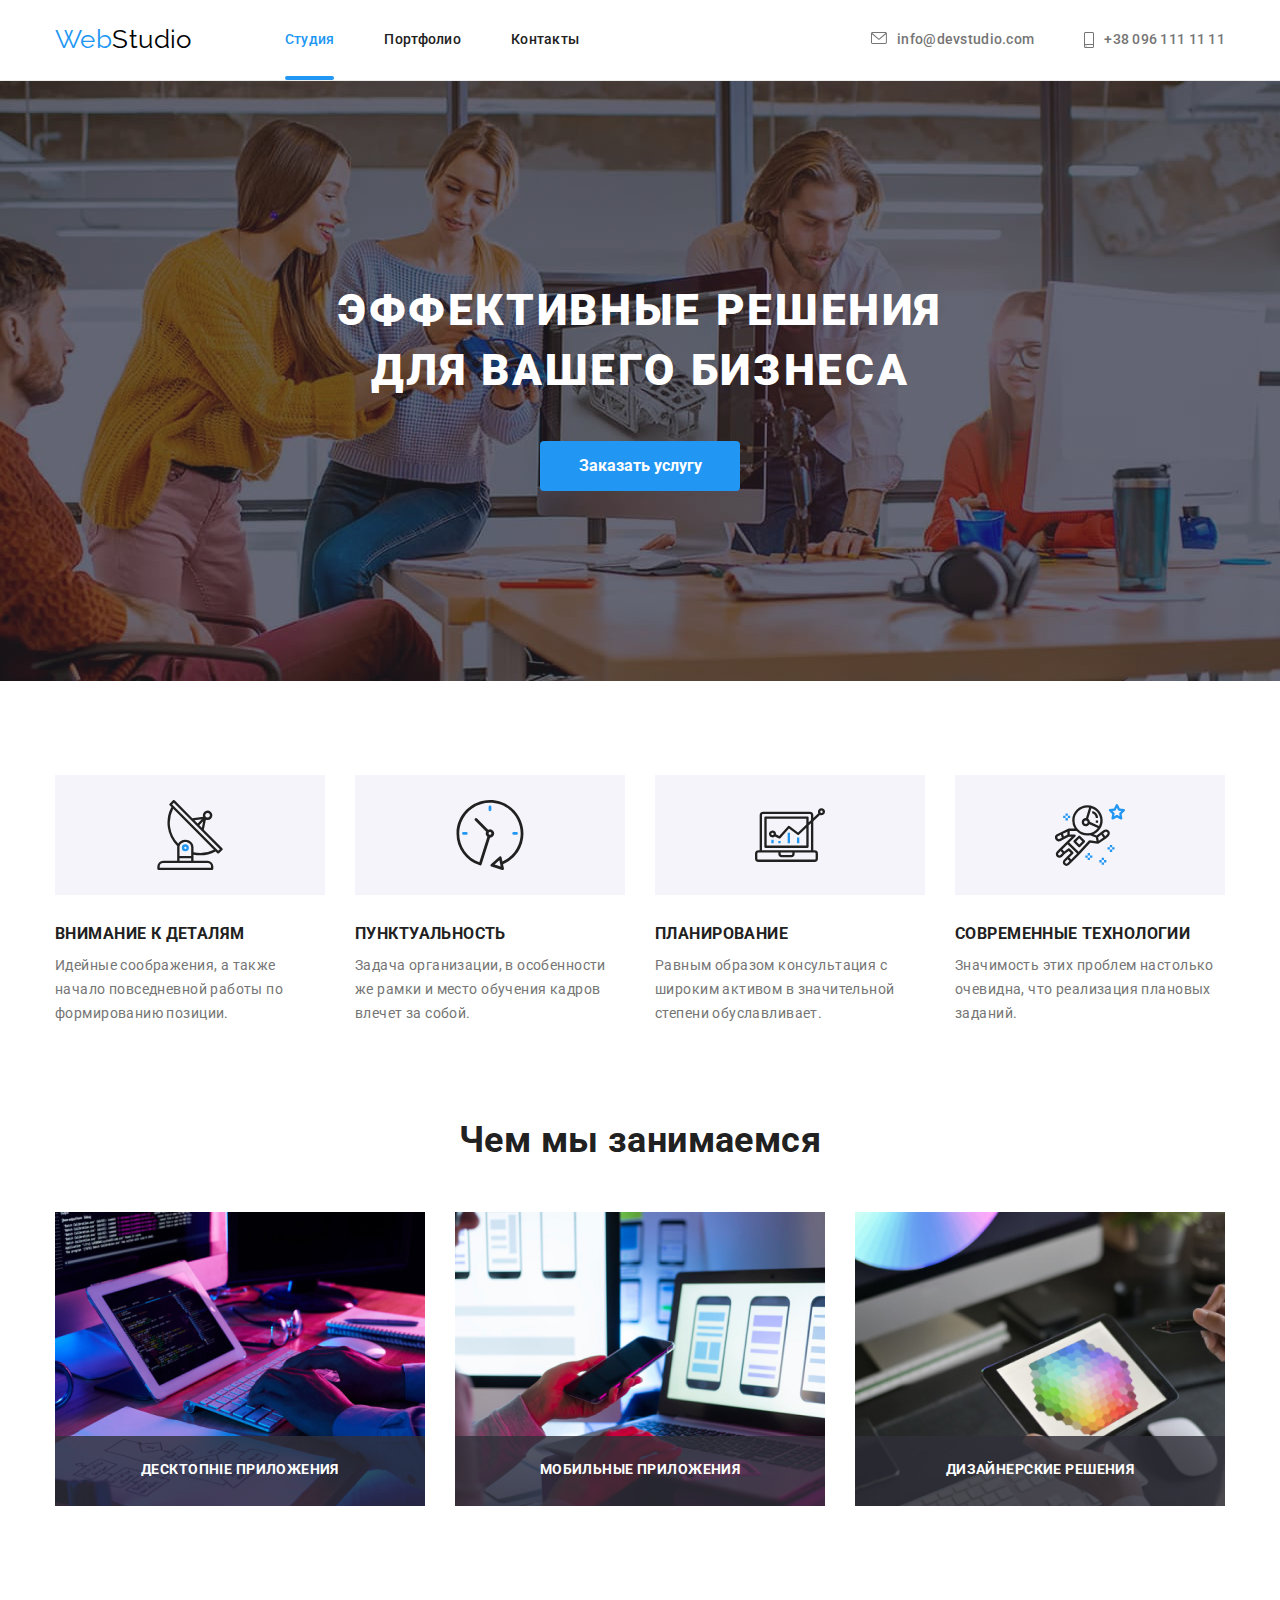
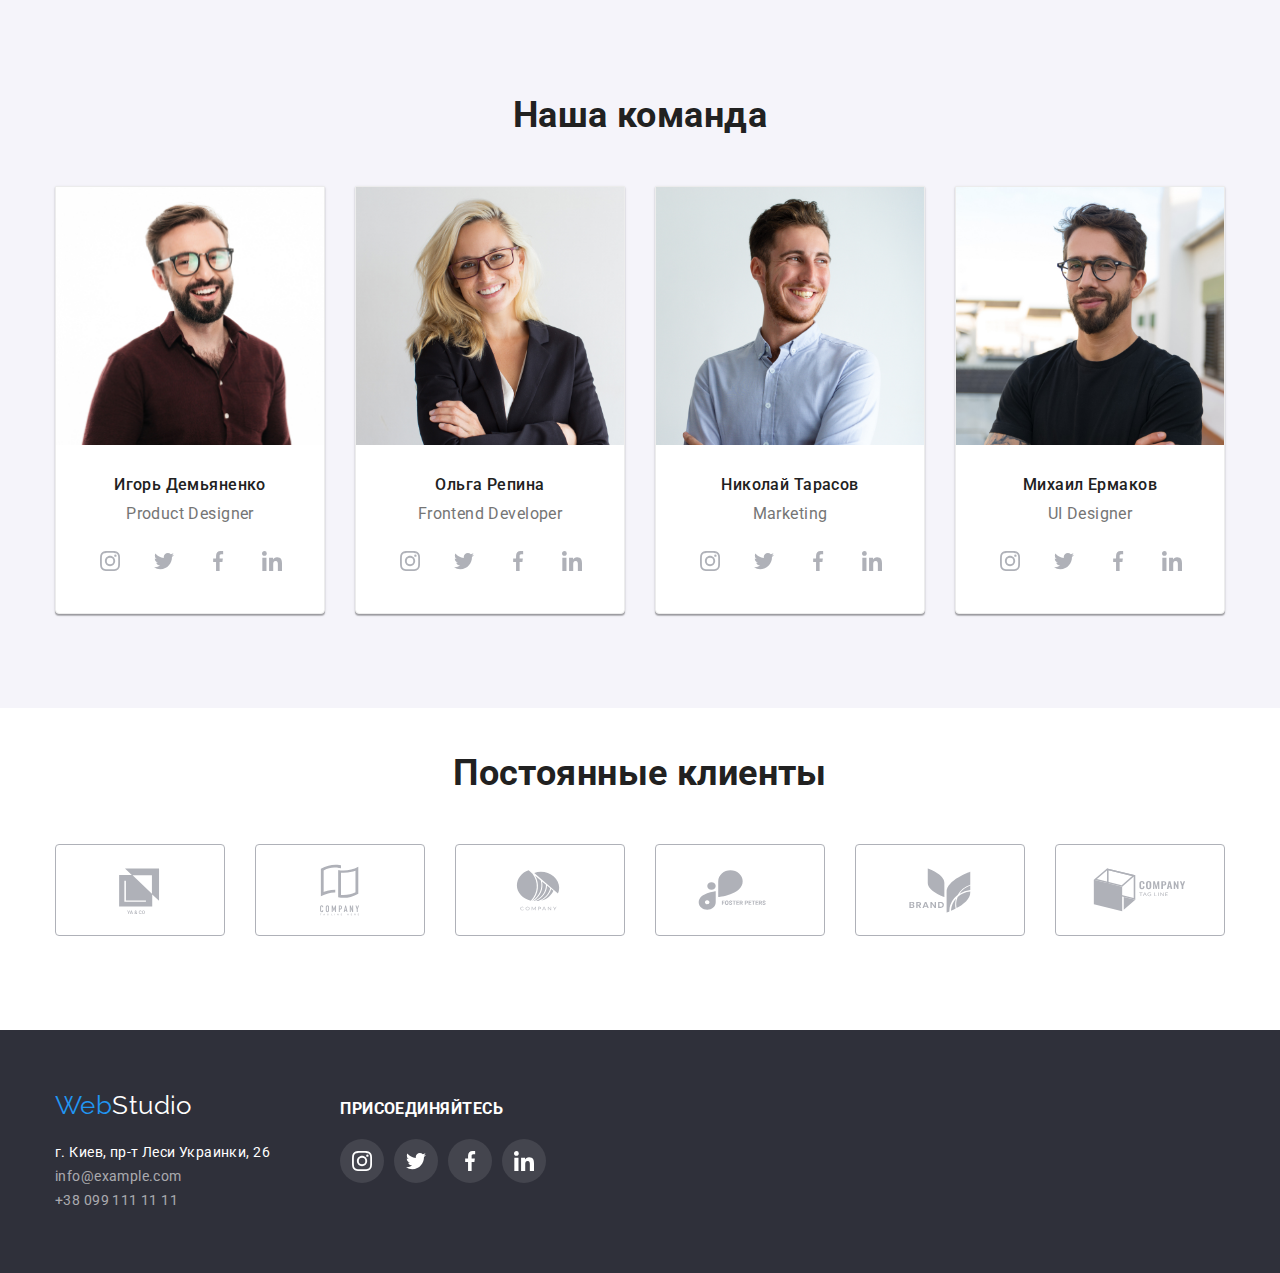
==== index.html @ 741f377e "start" ====
<!DOCTYPE html>
<html lang="ru">
<head>
    <meta charset="UTF-8">
    <meta http-equiv="X-UA-Compatible" content="IE=edge">
    <meta name="viewport" content="width=device-width, initial-scale=1.0">
    <title>Document</title>
    <link href="https://fonts.googleapis.com/css2?family=Raleway:wght@700&family=Roboto:wght@400;500;700;900&display=swap"
        rel="stylesheet">
    <link rel="stylesheet" href="https://cdnjs.cloudflare.com/ajax/libs/modern-normalize/1.0.0/modern-normalize.min.css">        
    <link rel="stylesheet" href="./css/styles.css">
</head>
<body>
    <header>
      <div class="container main-nav">
            <nav class="header">
                <a class="logo-header" href="index.html">Web<span class="studio-style">Studio</span></a>
                <ul class="nav-site">
                    <li class="item">
                        <a class="link current" href="./index.html">Студия</a>
                    </li>
                    <li class="item">
                        <a class="link" href="./portfolio.html">Портфолио</a>
                    </li>
                    <li class="item">
                        <a class="link" href="">Контакты</a>
                    </li>
                </ul>
            </nav>
      
        <ul class="nav-contact">
            <li>
                <a class="nav-contact-item email" href="mailto:info@devstudio.com">
                    <svg  class="icon-email">
                        <use href="./images/icons.svg#envelope"></use>
                    </svg>
                    info@devstudio.com
                </a>  
            </li>
            <li>
                <a class="nav-contact-item tel" href="tel:+380961111111">
                <svg  class="icon-phone">
                    <use href="./images/icons.svg#smartphone"></use>
                </svg>
                    +38 096 111 11 11
                </a>
            </li>
        </ul>
        </div>
       
        
    </header>

    <main>
        <!-- Hero section -->
        <section class="hero-section overlay">
            <div class="container">
                <h1 class="hero-title">Эффективные решения для вашего бизнеса</h1>
                <button type="button" class="button" data-modal-open> Заказать услугу </button>
            </div>
        </section>

    
    <!-- our preferences -->
    <section class="section preferences">
       <div class="container preferences">
            <h2 class="section-title preferences visually-hidden">Наши преимущества</h2>
            <ul class="preferences-list">
                <li class="preferences-item">
                    <div class="preferences-thumb">
                        <svg width=70px height=70px class="preferences-icon">
                           <use href="./images/icons.svg#antenna"></use>
                        </svg>
                    </div>
                    <h3 class="content-title">Внимание к деталям</h3>
                    <p class="text">Идейные соображения, а также начало повседневной работы по формированию позиции.</p>
                </li>
                <li class="preferences-item">
                    <div class="preferences-thumb">
                        <svg width=70px height=70px class="preferences-icon">
                            <use href="./images/icons.svg#clock"></use>
                        </svg>
                    </div>
                    <h3 class="content-title">Пунктуальность</h3>
                    <p class="text">Задача организации, в особенности же рамки и место обучения кадров влечет за собой.</p>
                </li>
                <li class="preferences-item">
                    <div class="preferences-thumb">
                        <svg width=70px height=70px class="preferences-icon">
                            <use href="./images/icons.svg#diagram"></use>
                        </svg>
                    </div>
                    <h3 class="content-title">Планирование</h3>
                    <p class="text">Равным образом консультация с широким активом в значительной степени обуславливает.</p>
                </li>
                <li class="preferences-item">
                    <div class="preferences-thumb">
                        <svg width=70px height=70px class="preferences-icon">
                            <use href="./images/icons.svg#astronaut"></use>
                        </svg>
                    </div>
                    <h3 class="content-title">Современные технологии</h3>
                    <p class="text">Значимость этих проблем настолько очевидна, что реализация плановых заданий.</p>
                </li>
            </ul>
       </div>
    </section>
    
    <!-- What are we doing -->
    <section class="section">
    <div class="container doing">
        <h2 class="section-title">Чем мы занимаемся</h2>
        <ul class="doing-images">
            <li class="doing-thumb">
                <img class="doing-pic" src="./images/box1.jpg" alt="работа за компьютером" width="370">
                <p class="doing-lable">Десктопніе приложения</p>
            </li>
            <li class="doing-thumb">
                <img class="doing-pic" src="./images/box2.jpg" alt="работа с приложениями" width="370">
                <p class="doing-lable">Мобильные приложения</p>
            </li>
            <li class="doing-thumb">
                <img class="doing-pic" src="./images/box3.jpg" alt="работа с графикой" width="370">
                <p class="doing-lable">Дизайнерские решения</p>
            </li>
        </ul>
    </div>
    </section>

    <!-- Our team section -->
    <section class="section team-section">
        <div class="container team-section">
            <h2 class="section-title">Наша команда</h2>
            <ul class="team">
                <li  class="team-card">
                    <img class="team-photo" src="./images/demjanenko.jpg" alt="Игорь Демьяненко" width="270">
                    <div class="team-text">
                        <h3 class="team-name">Игорь Демьяненко</h3>
                        <p lang="en" class="position">Product Designer</p>
                        <ul class="team-links">
                            <li><a class="team-link"  href="">
                            <svg class="icon-team" width=44px height=44px>
                                <use href="./images/icons.svg#instagram" ></use>
                            </svg>
                            </a></li>
                            <li><a class="team-link" href=""><svg class="icon-team" width=20px height=20px>
                                <use href="./images/icons.svg#twitter"></use>
                            </svg></a></li>
                            <li><a class="team-link" href=""><svg class="icon-team" width=20px height=20px>
                                <use href="./images/icons.svg#facebook"></use>
                            </svg></a></li>
                            <li><a class="team-link linkedin" href=""><svg class="icon-team" width=20px height=20px>
                                <use href="./images/icons.svg#linkedin"></use>
                            </svg></a></li>
                        </ul>
                    </div>
                </li>
                <li  class="team-card">
                    <img class="team-photo" src="./images/repina.jpg" alt="Ольга Репина" width="270">
                    <div class="team-text">
                        <h3 class="team-name">Ольга Репина</h3>
                        <p lang="en" class="position">Frontend Developer</p>
                        <ul class="team-links">
                            <li><a class="team-link" href="">
                                    <svg class="icon-team" width=44px height=44px>
                                        <use href="./images/icons.svg#instagram"></use>
                                    </svg>
                                </a></li>
                            <li><a class="team-link" href=""><svg class="icon-team" width=20px height=20px>
                                        <use href="./images/icons.svg#twitter"></use>
                                    </svg></a></li>
                            <li><a class="team-link" href=""><svg class="icon-team" width=20px height=20px>
                                        <use href="./images/icons.svg#facebook"></use>
                                    </svg></a></li>
                            <li><a class="team-link linkedin" href=""><svg class="icon-team" width=20px height=20px>
                                        <use href="./images/icons.svg#linkedin"></use>
                                    </svg></a></li>
                        </ul>
                    </div>
                </li>
                <li  class="team-card">
                    <img class="team-photo" src="./images/tarasov.jpg" alt="Николай Тарасов" width="270">
                    <div class="team-text">
                        <h3 class="team-name">Николай Тарасов</h3>
                        <p lang="en" class="position">Marketing</p>
                        <ul class="team-links">
                            <li><a class="team-link" href="">
                                    <svg class="icon-team" width=44px height=44px>
                                        <use href="./images/icons.svg#instagram"></use>
                                    </svg>
                                </a></li>
                            <li><a class="team-link" href=""><svg class="icon-team" width=20px height=20px>
                                        <use href="./images/icons.svg#twitter"></use>
                                    </svg></a></li>
                            <li><a class="team-link" href=""><svg class="icon-team" width=20px height=20px>
                                        <use href="./images/icons.svg#facebook"></use>
                                    </svg></a></li>
                            <li><a class="team-link linkedin" href=""><svg class="icon-team" width=20px height=20px>
                                        <use href="./images/icons.svg#linkedin"></use>
                                    </svg></a></li>
                        </ul>
                    </div>
                </li>
                <li class="team-card">
                    <img class="team-photo" src="./images/iermakov.jpg" alt="Михаил Ермаков" width="270">
                    <div class="team-text">
                        <h3 class="team-name">Михаил Ермаков</h3>
                        <p lang="en" class="position">UI Designer</p>
                        <ul class="team-links">
                            <li><a class="team-link" href="">
                                    <svg class="icon-team" width=44px height=44px>
                                        <use href="./images/icons.svg#instagram"></use>
                                    </svg>
                                </a></li>
                            <li><a class="team-link" href=""><svg class="icon-team" width=20px height=20px>
                                        <use href="./images/icons.svg#twitter"></use>
                                    </svg></a></li>
                            <li><a class="team-link" href=""><svg class="icon-team" width=20px height=20px>
                                        <use href="./images/icons.svg#facebook"></use>
                                    </svg></a></li>
                            <li><a class="team-link linkedin" href=""><svg class="icon-team" width=20px height=20px>
                                        <use href="./images/icons.svg#linkedin"></use>
                                    </svg></a></li>
                        </ul>
                    </div>
                </li>
            </ul>
        </div>
    </section>
    </main>
    <!-- Regular clients -->
    <section class="section clients ">
        <div class="container clients">
            <h2 class="section-title">Постоянные клиенты</h2>
            <ul class="clients-list">
                <li class="client-item"> 
                    <a class="client-link" href="">
                        <svg width="106" height="60" class="icon-client">
                            <use href="./images/icons.svg#Logo-one"></use>
                        </svg>
                    </a>
                </li>
                <li class="client-item">
                        <a class="client-link" href="">
                            <svg width="106" height="60" class="icon-client">
                                <use href="./images/icons.svg#Logo-two"></use>
                            </svg>
                        </a>
                </li>
                <li class="client-item">
                        <a class="client-link" href="">
                            <svg width="106" height="60" class="icon-client">
                                <use href="./images/icons.svg#Logo-three"></use>
                            </svg>
                        </a>
                </li>
                <li class="client-item">
                        <a class="client-link" href="">
                            <svg width="106" height="60" class="icon-client">
                                <use href="./images/icons.svg#Logo-four"></use>
                            </svg>
                        </a>
                </li>
                <li class="client-item">
                        <a class="client-link" href="">
                            <svg width="106" height="60" class="icon-client">
                                <use href="./images/icons.svg#Logo-five"></use>
                            </svg>
                        </a>
                </li>
                <li class="client-item">
                        <a class="client-link" href="">
                            <svg width="106" height="60" class="icon-client">
                                <use href="./images/icons.svg#Logo-six"></use>
                            </svg>
                        </a>
                </li>
            </ul>
        </div>
    </section>

    <!-- Footer section -->
    <footer class="footer-section" >
       <div class="container footer">
           <div>
                <a class="logo-footer" href="index.html">Web<span class="studio-style">Studio</span></a>
                
                <address class="address">
                    <ul class="address-list">
                        <li>
                            <a href="https://goo.gl/maps/Qix8SAgsikwh32vZ7" class="address-footer" target="_blank"
                                rel="noreferrer noopener">
                                г. Киев, пр-т Леси Украинки, 26</a>
                        </li>
                        <li>
                            <a href="mailto:info@example.com" class="address-footer email">info@example.com</a>
                        </li>
                        <li>
                            <a href="tel:+380991111111" class="address-footer tel">+38 099 111 11 11</a>
                        </li>
                    </ul>
                </address>
            
           </div>
           <div class="join-column">
               <h3 class="footer-join">Присоединяйтесь</h3>
                <ul class="footer-links">
                    <li><a class="footer-link" href="">
                            <svg class="icon-footer" width=44px height=44px>
                                <use href="./images/icons.svg#instagram"></use>
                            </svg>
                        </a></li>
                    <li><a class="footer-link" href=""><svg class="icon-footer" width=20px height=20px>
                                <use href="./images/icons.svg#twitter"></use>
                            </svg></a></li>
                    <li><a class="footer-link" href=""><svg class="icon-footer" width=20px height=20px>
                                <use href="./images/icons.svg#facebook"></use>
                            </svg></a></li>
                    <li><a class="footer-link" href=""><svg class="icon-footer" width=20px height=20px>
                                <use href="./images/icons.svg#linkedin"></use>
                            </svg></a></li>
                </ul>
           </div>
       </div>
    </footer>
    
    <div class="backdrop is-hidden" data-modal>
        <div class="modal">
            <button class="modal-button" data-modal-close><svg class="modal-close" width=18px height=18px>
                                <use href="./images/icons.svg#close-black"></use>
                            </svg>

            </button>
        </div>
    </div>

<script src="./js/modal.js"></script>
</body>
</html>
---- css/styles.css ----
/* цвет контента 757575 */
/* цвет заголовков 212121 */
/* цвет фона команды F5F4FA */
/* синий 2196F3 */
/* герой 2F303A */
/* лого 000000 */

:root {
  --title-text-colour: #212121;
  --primary-text-colour: #757575;
  --accent-colour: #2196f3;
  --background-color: white;
  --studio-stile-color: black;
  --footer-email-tel-color: rgba(255, 255, 255, 0.6);
  --section-backgroun-colour: #2f303a;
  --text-white-accent-colour: #ffffff;
  --button-background-colour: #f5f4fa;
  --line-color: #ececec;
  --team-background: #f5f4fa;
  --team-card-bg: #ffffff;
  --hero-button-hover: #188ce8;
  --preferences-bg: #f5f4fa;
  --team-icon-color: #afb1b8;
  --clients-icon-color: #afb1b8;
}
h1,
h2,
h3,
h4,
h5,
h6,
p {
  margin: 0;
  padding: 0;
}
img {
  display: block;
  max-width: 100%;
  height: auto;
}
ul {
  list-style: none;
  padding: 0;
  margin: 0;
}
body {
  margin: 0;
  background-color: var(--background-color);
  color: var(--primary-text-colour);
  font-family: 'Roboto', sans-serif;
  font-size: 14px;
  letter-spacing: 0.03em;
}

/* Logo */
.container {
  width: 1200px;
  padding-left: 15px;
  padding-right: 15px;

  margin-left: auto;
  margin-right: auto;
}
.logo-header {
  display: block;
  color: var(--accent-colour);
  font-family: Raleway;
  font-size: 26px;
  line-height: 1.19;
  text-decoration: none;

  padding-top: 24px;
  margin-right: 93px;
}

.header .studio-style {
  color: var(--studio-stile-color);
}
header {
  border-bottom-width: 1px;
  border-bottom-style: solid;
  border-bottom-color: var(--line-color);
}

/* Navigation */
.main-nav {
  display: flex;
  align-items: center;
  justify-content: space-around;
}

.nav-site,
.header {
  display: flex;
}
.nav-site > .item:not(:last-child) {
  margin-right: 50px;
}
/* .nav-site .item {
  outline: rebeccapurple solid 2px;
} */
.nav-site .link {
  display: block;
  padding-top: 32px;
  padding-bottom: 32px;

  color: var(--title-text-colour);
  font-weight: 500;
  line-height: 1.14;
  letter-spacing: 0.02em;
  text-decoration: none;
  transition: color 250ms cubic-bezier(0.4, 0, 0.2, 1);
}

.nav-site .link:hover,
.nav-site .link:focus {
  color: var(--accent-colour);
}
.nav-contact {
  display: flex;
  margin-left: auto;
}
.nav-contact-item.email {
  margin-right: 50px;
}
.nav-contact .email,
.nav-contact .tel {
  color: var(--primary-text-colour);
  font-weight: 500;
  line-height: 1.14;
  letter-spacing: 0.02em;
  text-decoration: none;

  padding-top: 32px;
  padding-bottom: 32px;

  transition: color 250ms cubic-bezier(0.4, 0, 0.2, 1);
}
.nav-contact .email:hover,
.nav-contact .email:focus {
  color: var(--accent-colour);
}
.nav-contact .email:hover .icon-email,
.nav-contact .email:focus .icon-email {
  fill: var(--accent-colour);
}

.nav-contact .tel:hover,
.nav-contact .tel:focus {
  color: var(--accent-colour);
}
.nav-contact .tel:hover .icon-phone,
.nav-contact .tel:focus .icon-phone {
  fill: var(--accent-colour);
}
.nav-contact-item {
  display: flex;
}

.icon-phone {
  width: 10px;
  height: 16px;
  margin-right: 10px;
  fill: var(--primary-text-colour);
  align-self: baseline;

  transition: fill 250ms cubic-bezier(0.4, 0, 0.2, 1);
}
.icon-email {
  width: 16px;
  height: 12px;

  margin-right: 10px;
  fill: var(--primary-text-colour);
  align-self: baseline;

  transition: fill 250ms cubic-bezier(0.4, 0, 0.2, 1);
}
.nav-site .link.current {
  color: var(--accent-colour);
}
.link.current {
  position: relative;
}

.link.current::after {
  content: '';
  display: block;
  height: 4px;
  width: 100%;
  background-color: rgba(33, 150, 243, 1);
  position: absolute;
  bottom: 0;
  left: 0;
  border-radius: 2px;
}

/* -----------------Hero section----------------- */

.hero-section {
  background-color: var(--section-backgroun-colour);
  text-align: center;
  padding-top: 200px;
  padding-bottom: 200px;
}
.overlay {
  max-width: 1600px;
  height: 600px;
  margin: 0 auto;
  background-image: linear-gradient(to right, rgba(47, 48, 58, 0.4), rgba(47, 48, 58, 0.4)),
    url('../images/hero-bg.jpg');
  background-repeat: no-repeat;
  background-position: center;
  background-size: cover;
}

.hero-title {
  color: var(--text-white-accent-colour);
  font-weight: 900;
  font-size: 44px;
  line-height: 1.36;
  text-align: center;
  letter-spacing: 0.06em;
  text-transform: uppercase;
  width: 696px;

  margin-top: 0;
  margin-bottom: 40px;
  margin-right: auto;
  margin-left: auto;
}

/* ------------------Main content ------------------*/
.section-title {
  color: var(--title-text-colour);
  font-size: 36px;
  line-height: 1.17;
  text-align: center;

  margin-top: 0;
  margin-bottom: 50px;
}
/* .container.preferences, */
.section {
  padding-top: 94px;
  padding-bottom: 94px;
}
.section.preferences {
  padding-bottom: 0;
}
.section.clients {
  padding-top: 44px;
}

.footer-section.container {
  padding-bottom: 60px;
}
/* ----------------Preferences--------------- */
.preferences-list {
  display: flex;
  justify-content: space-between;
}
.preferences-item {
  width: 270px;
}
.preferences-icon {
  display: flex;
  justify-content: center;
}
.preferences-thumb {
  display: flex;
  width: 100%;
  height: 120px;
  background-color: var(--preferences-bg);
  align-items: center;
  justify-content: center;
  margin-bottom: 30px;
}
/* .preferences-item::before {
  content: '';
  display: block;
  height: 120px;
  margin-bottom: 30px;
  border-radius: 4px;
  background-size: 70px;
  background-repeat: no-repeat;
  background-position: center;
  background-color: var(--preferences-bg);
}
.preferences-item:nth-child(1)::before {
  background-image: url(../images/antenna\ 1.svg);
}
.preferences-item:nth-child(2)::before {
  background-image: url(../images/clock\ 1.svg);
}
.preferences-item:nth-child(3)::before {
  background-image: url(../images/diagram\ 1.svg);
}
.preferences-item:nth-child(4)::before {
  background-image: url(../images/astronaut.svg);
} */

.preferences-list .content-title {
  color: var(--title-text-colour);
  line-height: 1.14;
  text-transform: uppercase;

  margin-bottom: 10px;
}
.preferences-list .text {
  line-height: 1.71;
}

/*---------------- what we are doing----------------*/
.doing-images {
  display: flex;
  justify-content: space-between;
}
.doing-pic,
.team-photo {
  display: block;
}
.doing-thumb {
  position: relative;
}
.doing-lable {
  position: absolute;
  bottom: 0;
  padding-top: 27px;
  width: 100%;
  height: 70px;
  background-color: rgba(47, 48, 58, 0.8);

  font-weight: 700;
  line-height: calc(14 / 16);
  text-align: center;
  text-transform: uppercase;
  color: var(--text-white-accent-colour);
}

/* ----------------Our team ---------------- */
.section.team-section {
  background-color: var(--team-background);
}
.team {
  display: flex;
  flex-wrap: wrap;
  margin-right: -30px;
}
.team-links {
  display: flex;
  align-items: center;
  margin: 16px 32px 30px 32px;
}
.team-link {
  display: flex;
  width: 44px;
  height: 44px;
  padding: 0px;
  border-radius: 50%;
  align-items: center;
  justify-content: center;
  color: var(--team-icon-color);
  margin-right: 10px;
  transition: background-color 250ms cubic-bezier(0.4, 0, 0.2, 1);
}
.team-link.linkedin {
  margin-right: 0px;
}

.icon-team {
  height: 20px;
  width: 20px;
  fill: currentColor;
  transition: fill 250ms cubic-bezier(0.4, 0, 0.2, 1);
}
.team-link:hover,
.team-link:focus {
  background-color: var(--accent-colour);
  color: var(--team-card-bg);
}
.team > .team-card {
  flex-basis: calc(100% / 4 - 30px);
  margin-right: 30px;

  border-width: 1px;
  border-style: solid;
  border-color: var(--line-color);
  background-color: var(--team-card-bg);
  border-radius: 1px;
  overflow: hidden;
  box-shadow: 0px 1px 3px rgba(0, 0, 0, 0.12), 0px 1px 1px rgba(0, 0, 0, 0.14),
    0px 2px 1px rgba(0, 0, 0, 0.2);
  border-radius: 0px 0px 4px 4px;
}
.team-name {
  color: var(--title-text-colour);
  font-weight: 500;
  font-size: 16px;
  line-height: 1.19;
}
.position {
  font-size: 16px;
  line-height: 1.19;

  margin-top: 10px;
}
.team-text {
  margin-top: 30px;
  margin-bottom: 30px;
  text-align: center;
}
/* -----------------Regular clients----------------- */
.clients-list {
  display: flex;
  justify-content: space-between;
}
.client-link {
  display: flex;
  width: 170px;
  height: 92px;
  border-width: 1px;
  border-style: solid;
  border-color: var(--clients-icon-color);
  border-radius: 4px;
  padding: 16px 32px 16px 32px;
  transition: border-color 250ms cubic-bezier(0.4, 0, 0.2, 1);
}
.icon-client {
  display: flex;
  fill: var(--clients-icon-color);
  transition: fill 250ms cubic-bezier(0.4, 0, 0.2, 1);
}
.client-link:hover,
.client-link:focus {
  border-color: var(--accent-colour);
}
.client-link:hover .icon-client,
.client-link:focus .icon-client {
  fill: var(--accent-colour);
}

/* Footer */
.footer-section {
  background-color: var(--section-backgroun-colour);

  padding-top: 60px;
  padding-bottom: 60px;
}
.container.footer {
  display: flex;
  align-items: baseline;
}
.footer-join {
  font-weight: bold;
  line-height: calc(16 / 14);
  letter-spacing: 0.03em;
  text-transform: uppercase;
  color: var(--text-white-accent-colour);
  margin-bottom: 20px;
}

.address-footer {
  font-style: normal;
  color: var(--text-white-accent-colour);
  line-height: 1.71;

  text-decoration: none;
  margin-bottom: 9px;
  transition: color 250ms cubic-bezier(0.4, 0, 0.2, 1);
}
.logo-footer {
  display: block;
  color: var(--accent-colour);
  font-family: Raleway;
  font-size: 26px;
  line-height: 1.19;
  text-decoration: none;

  margin-bottom: 20px;
}
.footer-section .studio-style {
  color: var(--text-white-accent-colour);
}
.address-footer.email,
.address-footer.tel {
  color: var(--footer-email-tel-color);
}
.address-footer.tel {
  padding-bottom: 0;
}
.address-footer:hover,
.address-footer:focus {
  color: var(--accent-colour);
}
.footer-links {
  display: flex;
  justify-content: space-between;
  align-items: center;
  width: 206px;
  height: 44px;
}
.footer-link {
  display: flex;
  width: 44px;
  height: 44px;
  padding: 0px;
  border-radius: 50%;
  align-items: center;
  justify-content: center;
  background-color: rgba(255, 255, 255, 0.1);
  transition: background-color 250ms cubic-bezier(0.4, 0, 0.2, 1);
}
.footer-link:hover,
.footer-link:focus {
  background-color: var(--accent-colour);
}
.icon-footer {
  height: 20px;
  width: 20px;
  fill: var(--text-white-accent-colour);
}
.join-column {
  margin-left: 70px;
}
/* Buttons */

.button {
  color: var(--text-white-accent-colour);
  background-color: var(--accent-colour);
  font-weight: bold;
  font-size: 16px;
  line-height: 1.88;
  cursor: pointer;

  display: inline-block;
  border-radius: 4px;
  padding: 10px 32px;
  min-width: 200px;
  text-align: center;
  border: none;

  transition-property: background-color;
  transition-duration: 250ms;
  transition-timing-function: cubic-bezier(0.4, 0, 0.2, 1);
}

.button:hover,
.button:focus {
  background-color: var(--hero-button-hover);
}

.button-port {
  color: var(--title-text-colour);
  background-color: var(--button-background-colour);
  font-weight: 500;
  font-size: 16px;
  line-height: 1.63;
  cursor: pointer;
  border: none;

  display: inline-block;
  border-radius: 4px;
  /* min-width: 70px; */
  text-align: center;

  padding: 6px 22px;
  transition-property: background-color;
  transition-duration: 250ms;
  transition-timing-function: cubic-bezier(0.4, 0, 0.2, 1);
}
.filter-list-item {
  margin-right: 8px;
}
.filter-list-item:last-child {
  margin-right: 0;
}
.button-port:hover,
.button-port:focus {
  background-color: var(--accent-colour);
  color: var(--text-white-accent-colour);
  box-shadow: 0px 3px 1px rgba(0, 0, 0, 0.1), 0px 1px 2px rgba(0, 0, 0, 0.08),
    0px 2px 2px rgba(0, 0, 0, 0.12);
  border-radius: 4px;
}

/* portfolio */
.port-title {
  color: var(--title-text-colour);
  font-weight: 700;
  font-size: 18px;
  line-height: 2;
  letter-spacing: 0.06em;

  margin: 0 0 4px 0;
}
.projects .port-text {
  font-size: 16px;
  line-height: 1.87;
  color: var(--primary-text-colour);
}

.projects a {
  text-decoration: none;
}

.filter-list {
  display: flex;
  justify-content: center;

  margin: 0 auto;
}

.projects {
  display: flex;
  flex-wrap: wrap;
  margin-top: 50px;
}
.projects-item {
  width: 370px;
  margin-right: 30px;
  margin-bottom: 30px;

  border-width: 1px;
  border-style: solid;
  border-color: var(--line-color);
  transition: box-shadow 250ms cubic-bezier(0.4, 0, 0.2, 1);
}
.projects-item:hover,
.projects-item:focus {
  box-shadow: 0px 1px 1px rgba(0, 0, 0, 0.12), 0px 4px 4px rgba(0, 0, 0, 0.06),
    1px 4px 6px rgba(0, 0, 0, 0.16);
}
.projects-item:nth-child(3n) {
  margin-right: 0;
}
.projects-item:nth-last-child(-n + 3) {
  margin-bottom: 0;
}
.projects-card {
  padding: 20px 24px;
}
.thumb-port {
  position: relative;
  width: 370px;
  height: 294px;

  overflow: hidden;
}

.thumb-overlay {
  position: absolute;
  top: 0;
  left: 0;
  width: 100%;
  height: 100%;
  background-color: rgba(33, 150, 243, 0.9);

  transform: translatey(101%);
  transition: transform 250ms cubic-bezier(0.4, 0, 0.2, 1);
}
.projects-item:hover .thumb-overlay,
.projects-item:focus .thumb-overlay {
  transform: translatey(0);
}
.port-overlay {
  font-size: 18px;
  line-height: calc(28 / 18);
  color: var(--text-white-accent-colour);
  text-align: left;
  padding: 63px 24px;
}
/* .projects.container {
  margin-right: -30px;
  margin-bottom: -30px;
} */
.visually-hidden {
  position: absolute;
  width: 1px;
  height: 1px;
  margin: -1px;
  padding: 0;
  overflow: hidden;
  border: 0;
  clip: rect(0 0 0 0);
}

/* Modal */
.backdrop.is-hidden {
  opacity: 0;
  pointer-events: none;
}
.backdrop {
  position: fixed;
  top: 0;
  left: 0;
  width: 100%;
  height: 100%;
  background-color: rgba(0, 0, 0, 0.2);

  opacity: 1;
  transition: opacity 250ms cubic-bezier(0.4, 0, 0.2, 1);
}
.modal {
  position: absolute;
  top: 50%;
  left: 50%;

  width: 528px;
  height: 581px;
  background-color: rgba(255, 255, 255, 1);

  transform: translate(-50%, -50%) scale(1);
  transition: transform 250ms cubic-bezier(0.4, 0, 0.2, 1);
}
.backdrop.is-hidden .modal {
  transform: translate(-50%, -50%) scale(0.5);
}
.modal-button {
  display: flex;
  align-items: center;
  justify-content: center;
  width: 30px;
  height: 30px;
  padding: 0;
  border-radius: 50%;
  border-color: rgba(0, 0, 0, 0.1);
  background-color: inherit;
  cursor: pointer;
  margin-top: 8px;
  margin-right: 8px;
  margin-left: auto;
  opacity: 1;
  transition: opacity 250ms cubic-bezier(0.4, 0, 0.2, 1) 1000ms;
}
.backdrop.is-hidden .modal-button {
  opacity: 0;
}
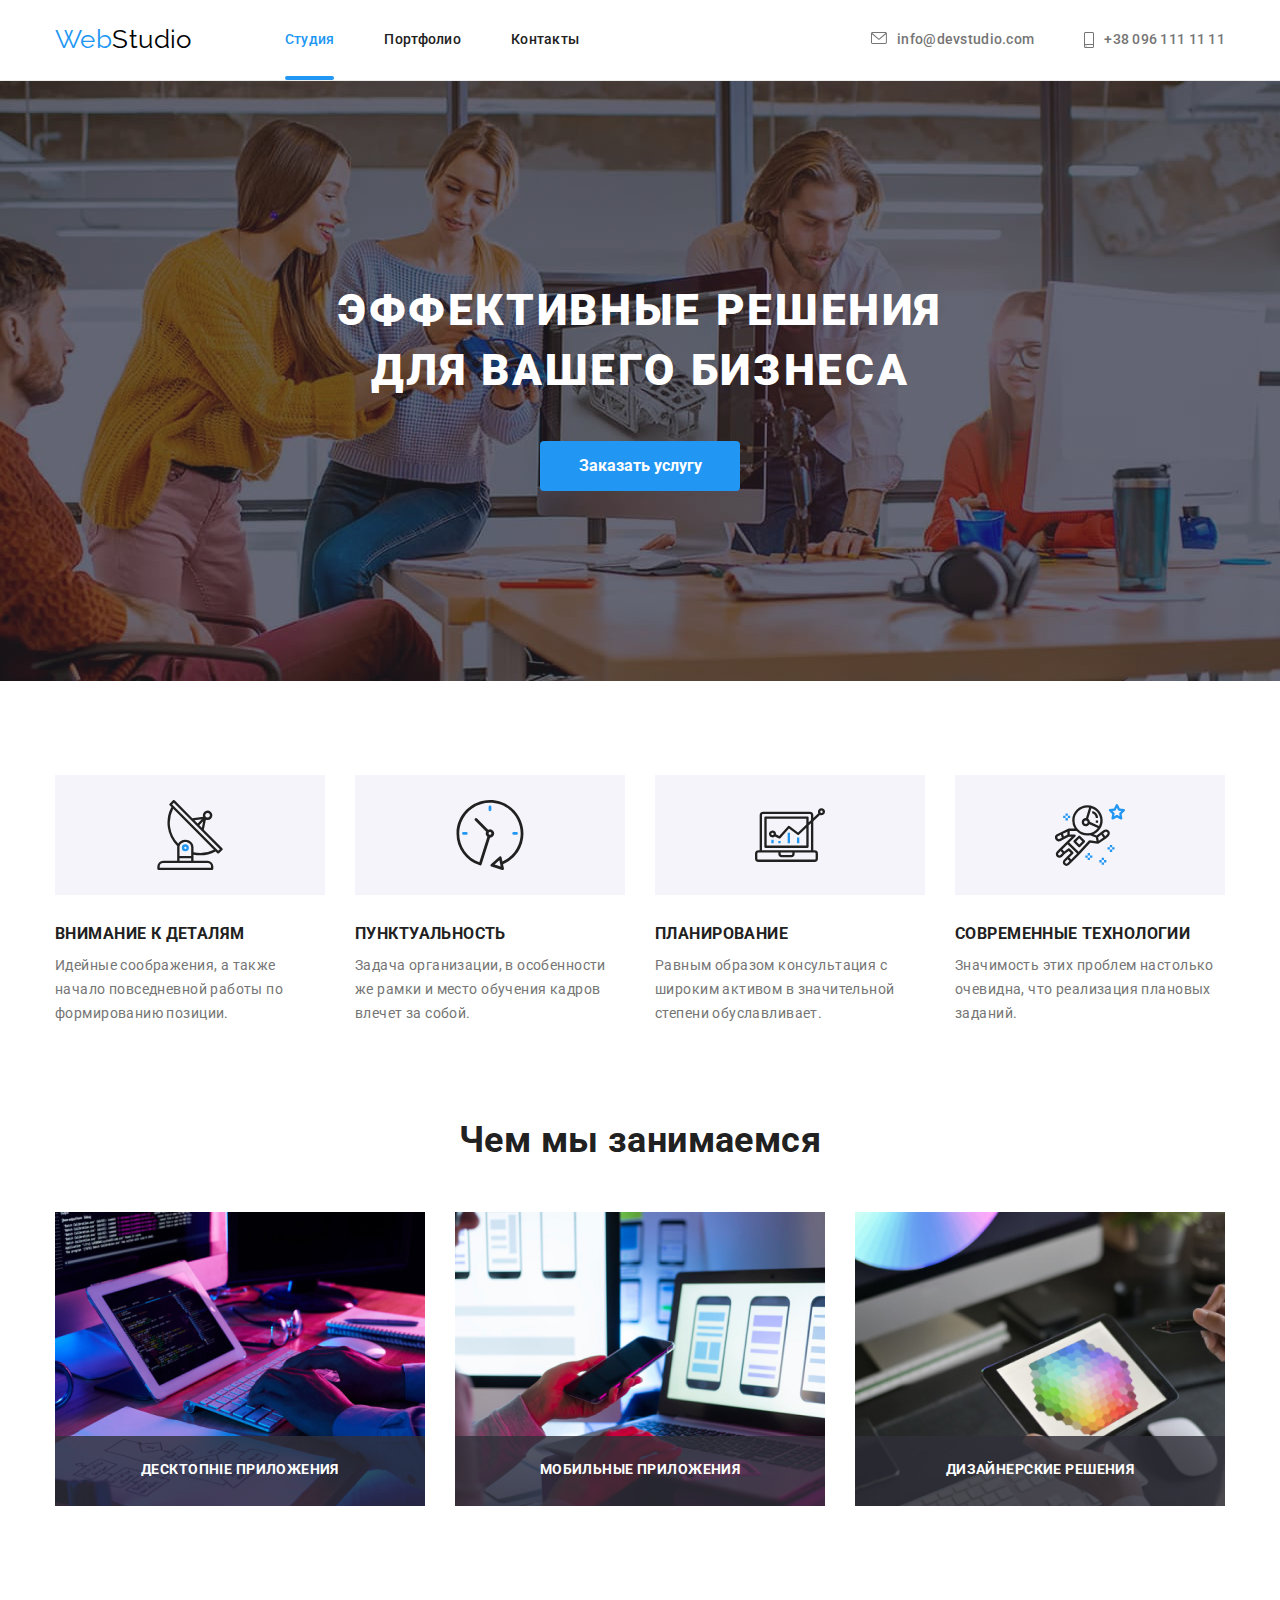
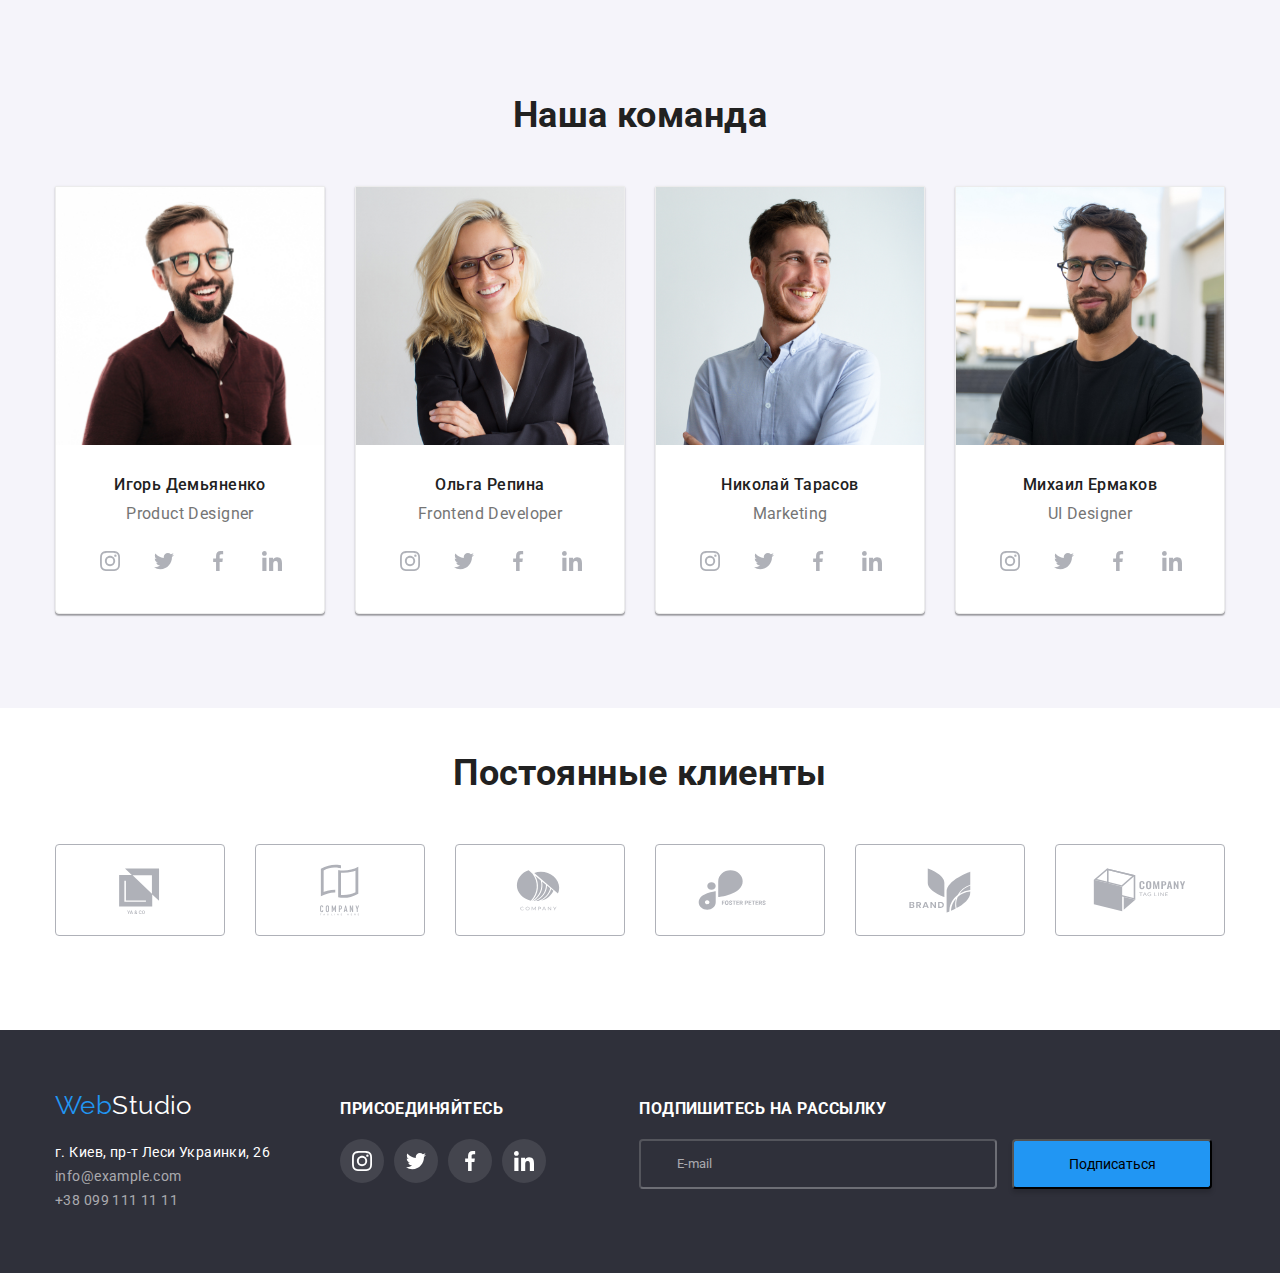
==== commit 0775978a: "simple form and footer" ====
--- a/index.html
+++ b/index.html
@@ -279,7 +279,7 @@
         </div>
     </section>
 
-    <!-- Footer section -->
+    <!------------------- Footer section ------------------>
     <footer class="footer-section" >
        <div class="container footer">
            <div>
@@ -321,6 +321,13 @@
                             </svg></a></li>
                 </ul>
            </div>
+           <form class="email-input">
+            <h3 class="footer-join">Подпишитесь на рассылку</h3>
+            <div class="footer-input-field">
+            <input  type="email" name="email" placeholder="E-mail">
+            <button class="button-footer" type="submit"> Подписаться</button>
+            </form>
+           </div>
        </div>
     </footer>
     
@@ -329,8 +336,29 @@
             <button class="modal-button" data-modal-close><svg class="modal-close" width=18px height=18px>
                                 <use href="./images/icons.svg#close-black"></use>
                             </svg>
-
             </button>
+            <form class="form">
+                <b>Оставьте свои данные, мы вам перезвоним</b>
+                <div class="form-elements">
+                    <div class="form-field">
+                        <label class="form-label" for="username">Имя</label>
+                        <input type="text" name="username" id="username" >
+                    </div>
+                    <div class="form-field">
+                    <label class="form-label" for="phone-nomber">Телефон</label>
+                        <input type="tel" name="phone-nomber" id="phone-nomber">
+                    </div>
+                    <div class="form-field">
+                    <label class="form-label" for="email">Почта</label>
+                        <input type="email" name="email" id="email">
+                    </div>
+                    <div class="form-field">
+                        <label class="form-label" for="comment">Комментарий</label>
+                        <textarea name="comment" id="comment"  rows="10"></textarea>
+                    </div>
+                    <button class="button-form" type="submit"> Отправить</button>
+                </div>
+            </form>
         </div>
     </div>
 
--- a/css/styles.css
+++ b/css/styles.css
@@ -22,6 +22,8 @@
   --preferences-bg: #f5f4fa;
   --team-icon-color: #afb1b8;
   --clients-icon-color: #afb1b8;
+  --footer-input-border: rgba(255, 255, 255, 0.3);
+  --footer-input-bg: rgba(33, 150, 243, 0);
 }
 h1,
 h2,
@@ -440,7 +442,7 @@
   fill: var(--accent-colour);
 }
 
-/* Footer */
+/* -----------------Footer------------------ */
 .footer-section {
   background-color: var(--section-backgroun-colour);
 
@@ -523,7 +525,25 @@
 .join-column {
   margin-left: 70px;
 }
-/* Buttons */
+.email-input {
+  margin-left: 93px;
+}
+.footer-input-field {
+  display: flex;
+}
+.email-input input {
+  display: block;
+  width: 358px;
+  height: 50px;
+  background-color: var(--footer-input-bg);
+  border-color: var(--footer-input-border);
+  border-radius: 4px;
+}
+.email-input input::placeholder {
+  color: rgba(255, 255, 255, 0.6);
+  padding-left: 16px;
+}
+/*------------------ Buttons------------------- */
 
 .button {
   color: var(--text-white-accent-colour);
@@ -583,8 +603,24 @@
     0px 2px 2px rgba(0, 0, 0, 0.12);
   border-radius: 4px;
 }
-
-/* portfolio */
+.button-footer {
+  width: 200px;
+  height: 50px;
+  background: var(--accent-colour);
+  box-shadow: 0px 4px 4px rgba(0, 0, 0, 0.15);
+  border-radius: 4px;
+  margin-left: 15px;
+  padding: 0;
+}
+.button-form {
+  width: 200px;
+  height: 50px;
+  background: var(--accent-colour);
+  border-radius: 4px;
+  padding: 0;
+  box-shadow: 0px 4px 4px rgba(0, 0, 0, 0.15);
+}
+/*----------------Portfolio ----------------*/
 .port-title {
   color: var(--title-text-colour);
   font-weight: 700;
@@ -685,7 +721,7 @@
   clip: rect(0 0 0 0);
 }
 
-/* Modal */
+/* -----------------Modal----------------- */
 .backdrop.is-hidden {
   opacity: 0;
   pointer-events: none;
@@ -736,3 +772,24 @@
 .backdrop.is-hidden .modal-button {
   opacity: 0;
 }
+/* ----------------Form---------------- */
+input {
+  background-image: url(ссылка на изображение);
+  background-repeat: no-repeat; /*Убираем повтор изображения*/
+  background-position: 4px; /*Позиционируем*/
+  outline: none; /*убираем стандартную обводку браузера*/
+  -moz-border-radius: 5px; /*закругляем углы для Mozilla*/
+  -webkit-border-radius: 5px; /*закругляем углы для Chrome, Safari*/
+  border-radius: 5px; /*закругляем углы для остальных браузеров*/
+  padding-left: 20px; /*отступ слева от ввода, чтобы текст не был на картинке(выбирать по размеру картинки)*/
+  height: 20px; /*высота строки ввода*/
+  font-size: 13px; /*размер шрифта*/
+}
+
+.form-field {
+  display: flex;
+  flex-direction: column;
+}
+/* .form-label {
+  display: block;
+} */
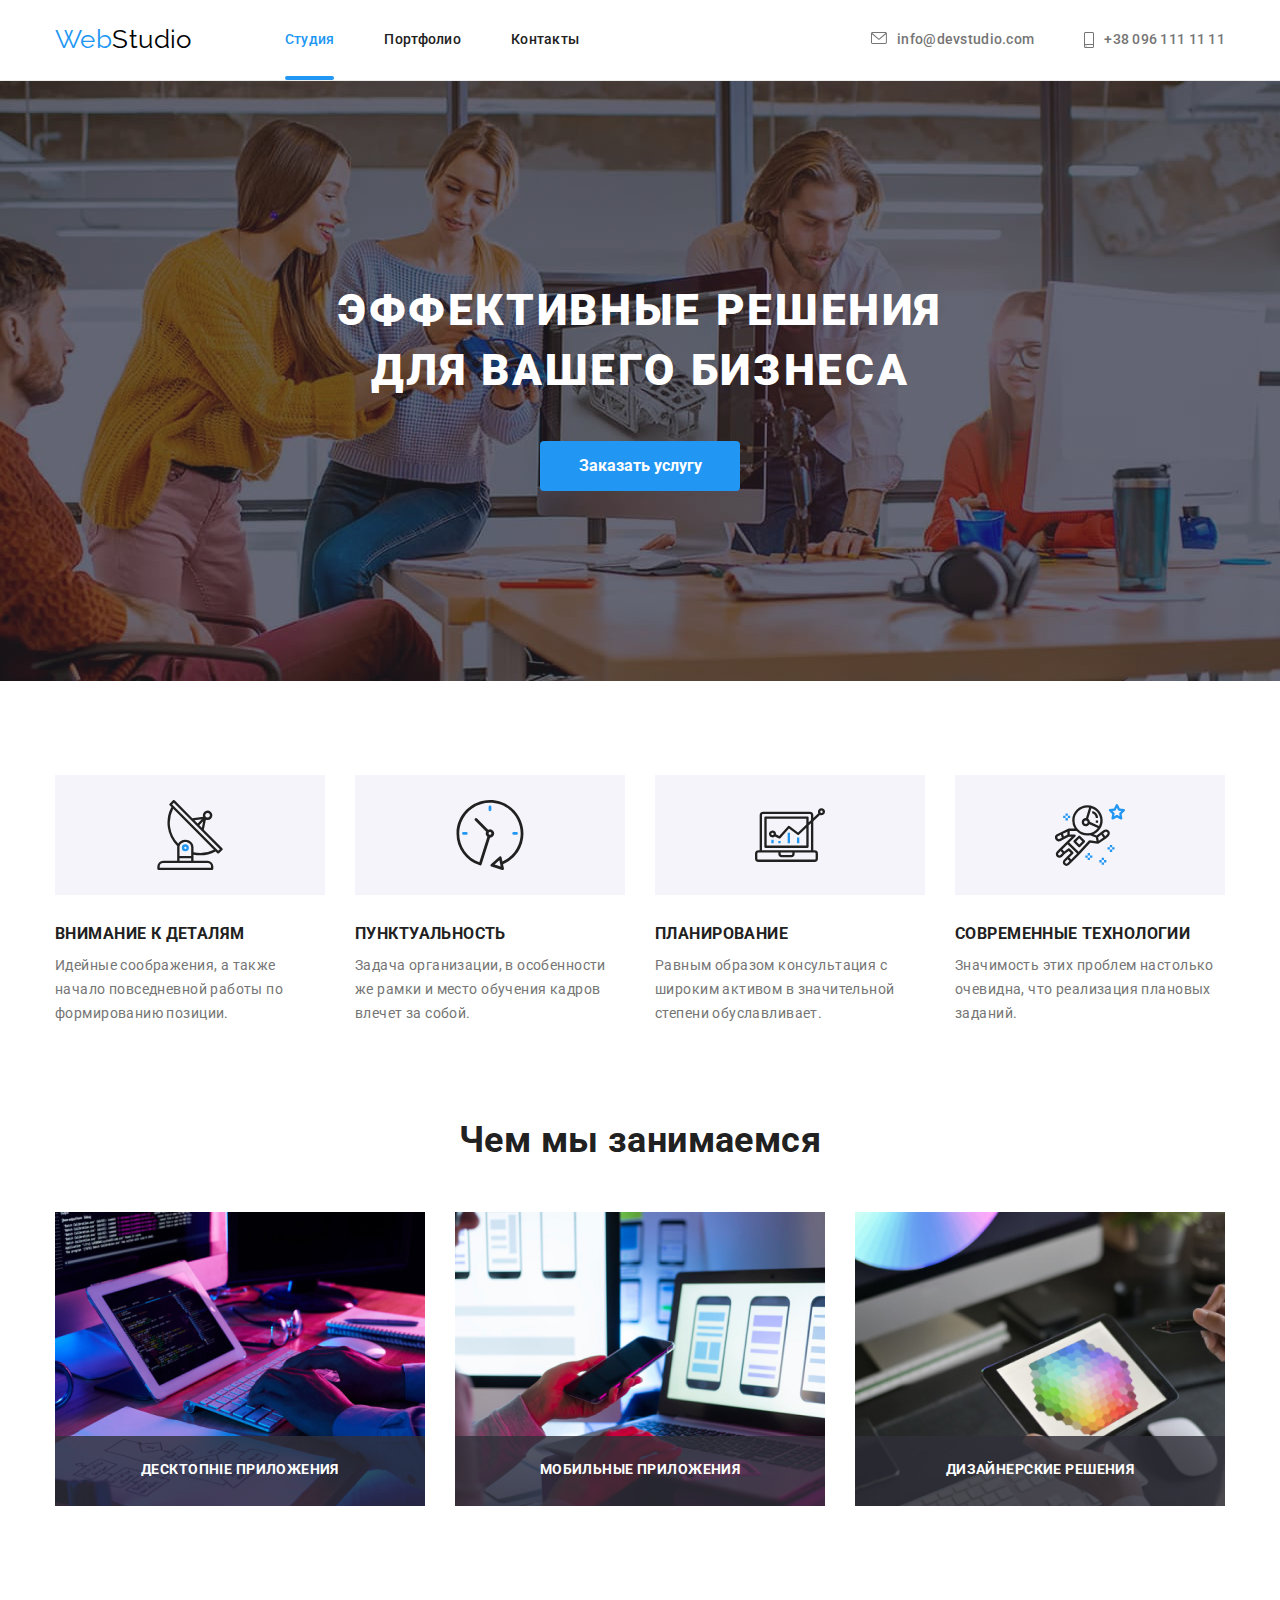
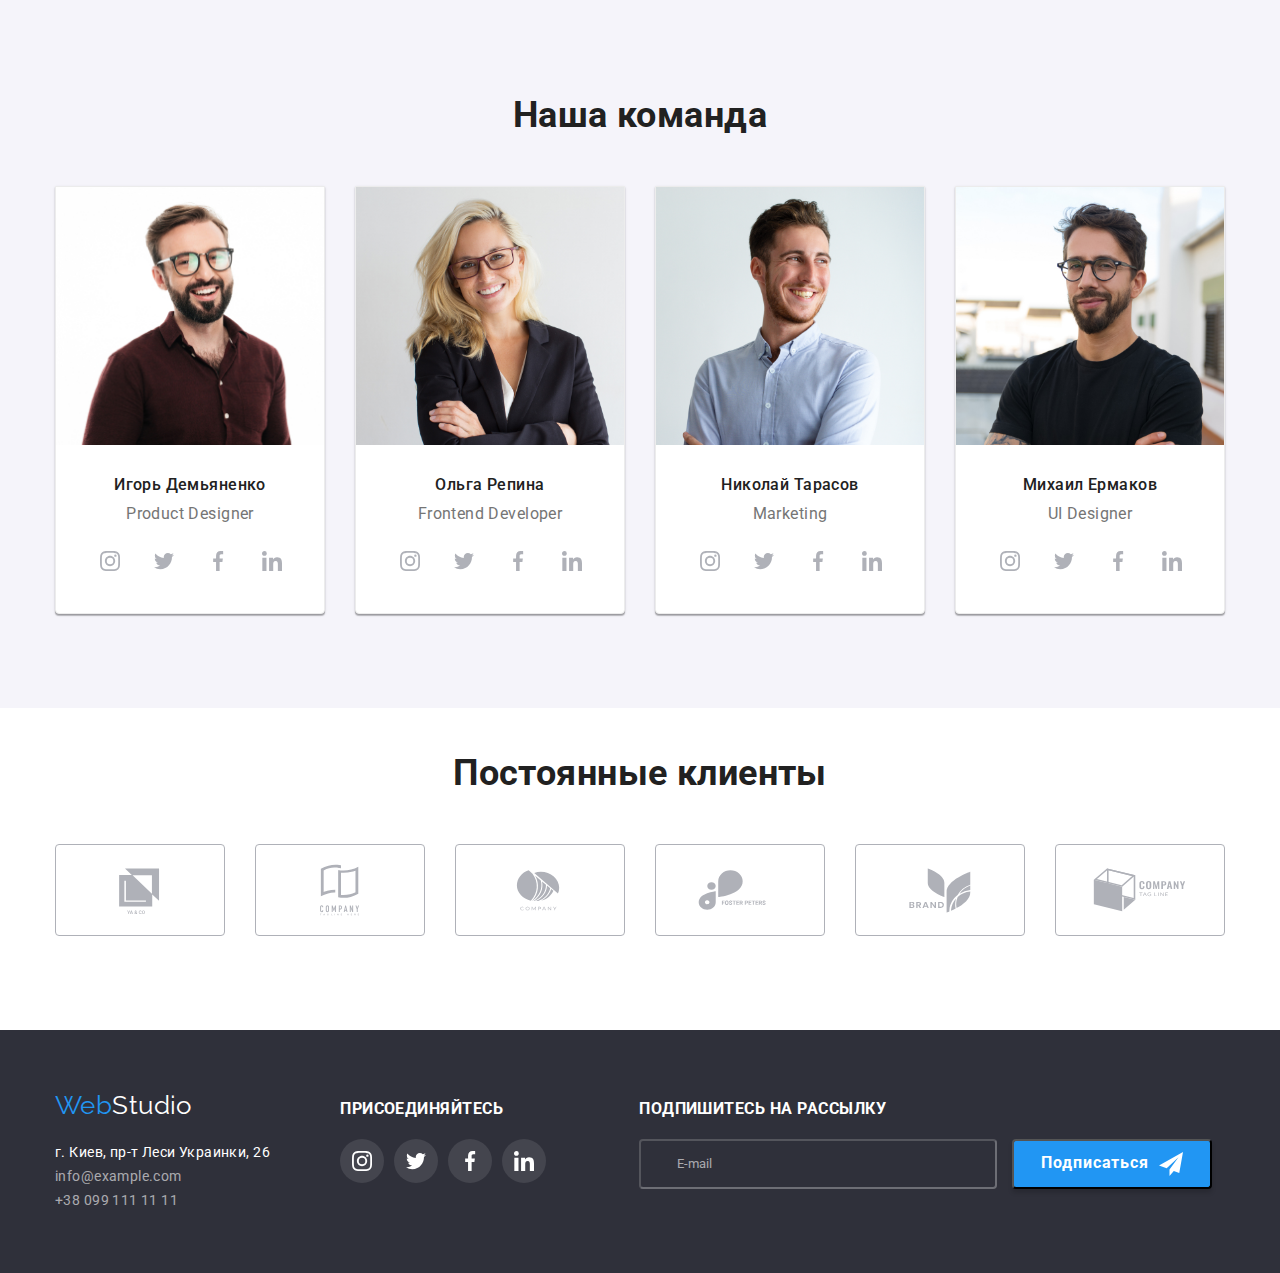
==== commit 9f756ba3: "footer button" ====
--- a/index.html
+++ b/index.html
@@ -325,7 +325,9 @@
             <h3 class="footer-join">Подпишитесь на рассылку</h3>
             <div class="footer-input-field">
             <input  type="email" name="email" placeholder="E-mail">
-            <button class="button-footer" type="submit"> Подписаться</button>
+            <button class="button-footer" type="submit"> Подписаться <svg class="subscribe" width=24px height=24px>
+                <use href="./images/icons.svg#icon-send"></use>
+            </svg></button>
             </form>
            </div>
        </div>
--- a/css/styles.css
+++ b/css/styles.css
@@ -604,6 +604,10 @@
   border-radius: 4px;
 }
 .button-footer {
+  display: flex;
+  align-items: center;
+  justify-content: center;
+
   width: 200px;
   height: 50px;
   background: var(--accent-colour);
@@ -611,6 +615,20 @@
   border-radius: 4px;
   margin-left: 15px;
   padding: 0;
+
+  font-weight: 700;
+  font-size: 16px;
+  line-height: calc (30/16);
+  text-align: center;
+  letter-spacing: 0.06em;
+  color: var(--text-white-accent-colour);
+}
+.subscribe {
+  margin-left: 10px;
+}
+.button-footer:hover,
+.button-footer:focus {
+  background-color: var(--hero-button-hover);
 }
 .button-form {
   width: 200px;
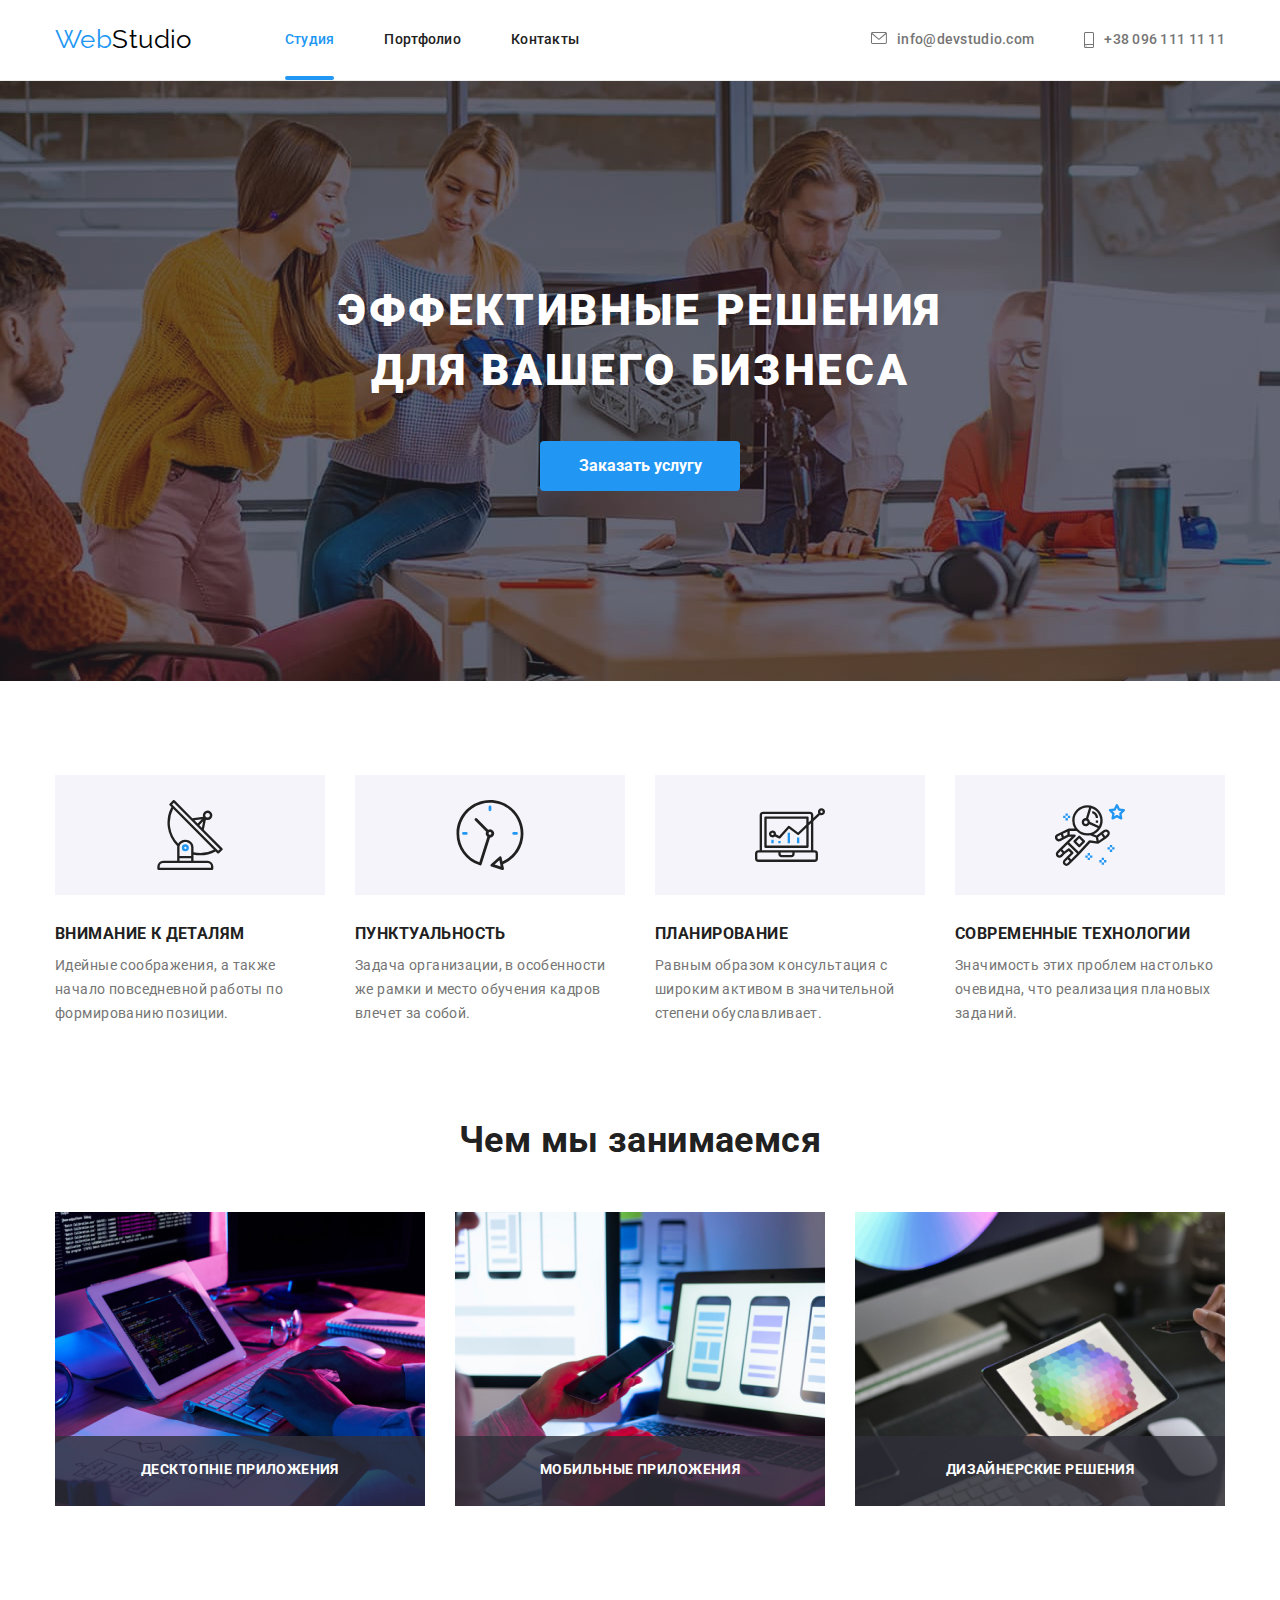
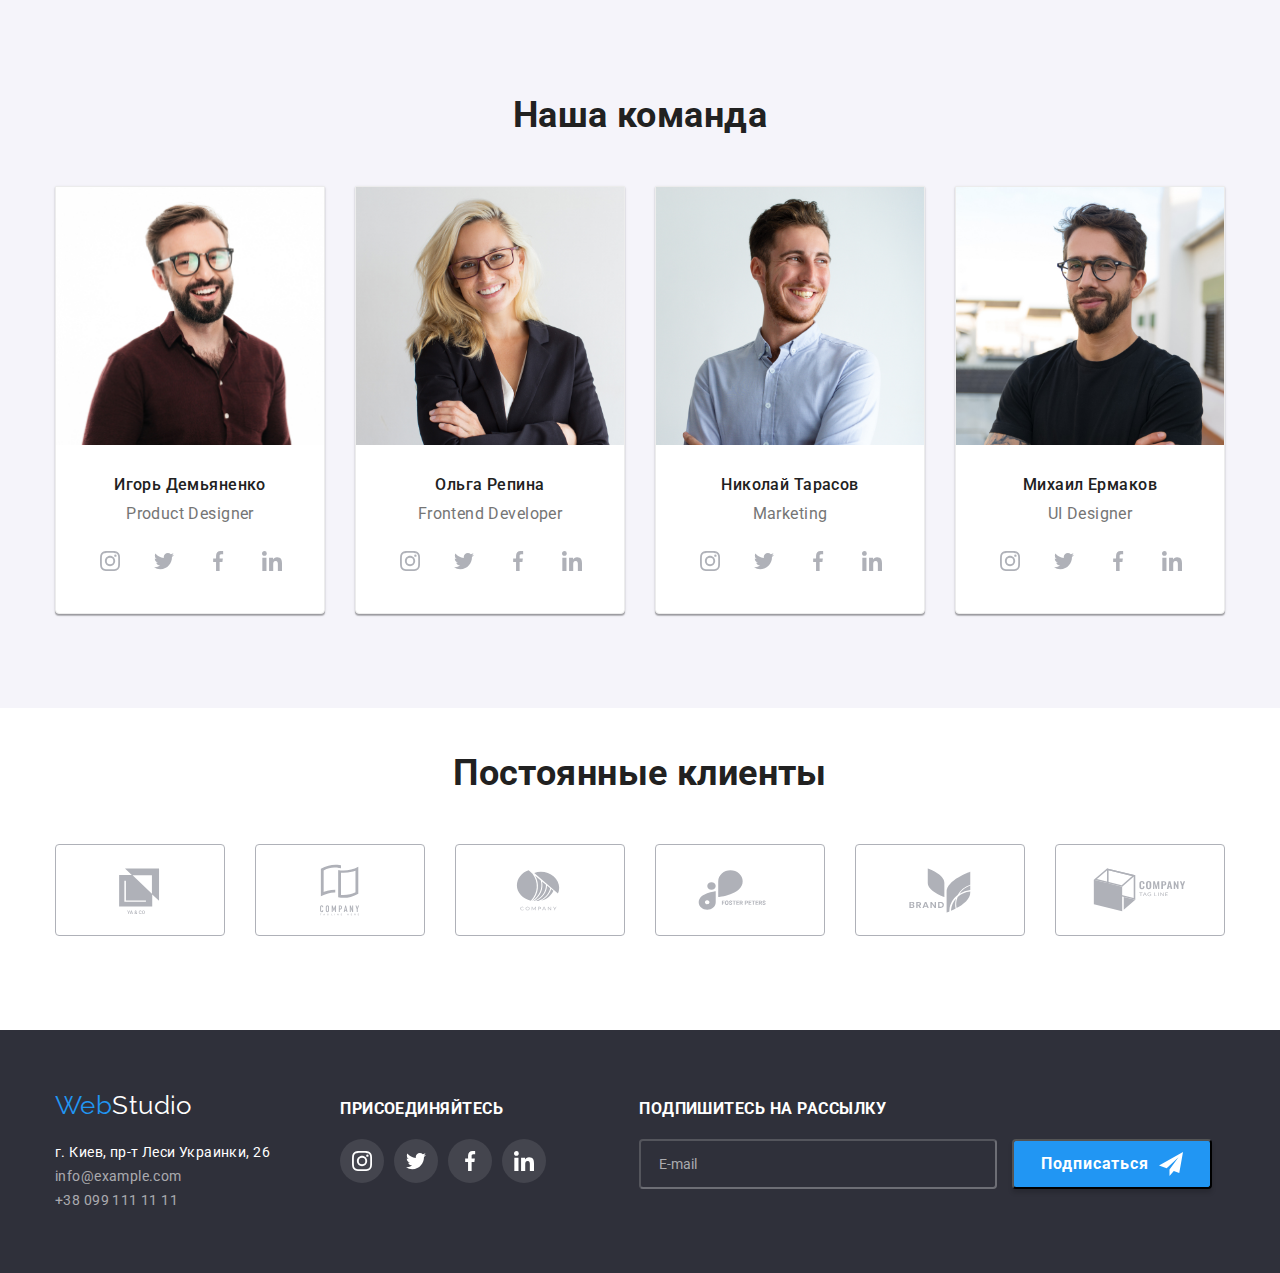
==== commit f56e84f9: "form hover" ====
--- a/index.html
+++ b/index.html
@@ -228,7 +228,7 @@
         </div>
     </section>
     </main>
-    <!-- Regular clients -->
+    <!------------------ Regular clients ------------------------->
     <section class="section clients ">
         <div class="container clients">
             <h2 class="section-title">Постоянные клиенты</h2>
@@ -335,31 +335,45 @@
     
     <div class="backdrop is-hidden" data-modal>
         <div class="modal">
-            <button class="modal-button" data-modal-close><svg class="modal-close" width=18px height=18px>
-                                <use href="./images/icons.svg#close-black"></use>
-                            </svg>
-            </button>
             <form class="form">
-                <b>Оставьте свои данные, мы вам перезвоним</b>
+                <button class="modal-button-close" data-modal-close>
+                    <svg class="modal-close" width=18px height=18px>
+                        <use href="./images/icons.svg#close-black"></use>
+                    </svg>
+                </button>
+                <b class="form-title">Оставьте свои данные, мы вам перезвоним</b>
                 <div class="form-elements">
                     <div class="form-field">
                         <label class="form-label" for="username">Имя</label>
-                        <input type="text" name="username" id="username" >
+                        <div class="form-input">
+                            <input type="text" name="username" id="username" autocomplete="off">
+                            <svg class="input-pic" width=18px height=18px >
+                                    <use href="./images/icons.svg#person"></use>
+                            </svg>
+                        </div>
+                        
                     </div>
                     <div class="form-field">
                     <label class="form-label" for="phone-nomber">Телефон</label>
-                        <input type="tel" name="phone-nomber" id="phone-nomber">
+                        <input type="tel" name="phone-nomber" id="phone-nomber" autocomplete="off">
                     </div>
                     <div class="form-field">
                     <label class="form-label" for="email">Почта</label>
-                        <input type="email" name="email" id="email">
+                        <input type="email" name="email" id="email" autocomplete="off">
                     </div>
                     <div class="form-field">
                         <label class="form-label" for="comment">Комментарий</label>
                         <textarea name="comment" id="comment"  rows="10"></textarea>
                     </div>
+                </div>
+                 <div class="form-field-checkbox">
+                    <input type="checkbox" name="agree" id="agree" >
+                    <label class="form-label" for="agree">Соглашаюсь с рассылкой и принимаю</label>
+                    <a href="" >Условия договора</a>
+                 </div>
                     <button class="button-form" type="submit"> Отправить</button>
-                </div>
+                
+                
             </form>
         </div>
     </div>
--- a/css/styles.css
+++ b/css/styles.css
@@ -24,6 +24,7 @@
   --clients-icon-color: #afb1b8;
   --footer-input-border: rgba(255, 255, 255, 0.3);
   --footer-input-bg: rgba(33, 150, 243, 0);
+  --icon-form-color: rgba(33, 33, 33, 1);
 }
 h1,
 h2,
@@ -543,101 +544,7 @@
   color: rgba(255, 255, 255, 0.6);
   padding-left: 16px;
 }
-/*------------------ Buttons------------------- */
-
-.button {
-  color: var(--text-white-accent-colour);
-  background-color: var(--accent-colour);
-  font-weight: bold;
-  font-size: 16px;
-  line-height: 1.88;
-  cursor: pointer;
-
-  display: inline-block;
-  border-radius: 4px;
-  padding: 10px 32px;
-  min-width: 200px;
-  text-align: center;
-  border: none;
-
-  transition-property: background-color;
-  transition-duration: 250ms;
-  transition-timing-function: cubic-bezier(0.4, 0, 0.2, 1);
-}
-
-.button:hover,
-.button:focus {
-  background-color: var(--hero-button-hover);
-}
-
-.button-port {
-  color: var(--title-text-colour);
-  background-color: var(--button-background-colour);
-  font-weight: 500;
-  font-size: 16px;
-  line-height: 1.63;
-  cursor: pointer;
-  border: none;
-
-  display: inline-block;
-  border-radius: 4px;
-  /* min-width: 70px; */
-  text-align: center;
-
-  padding: 6px 22px;
-  transition-property: background-color;
-  transition-duration: 250ms;
-  transition-timing-function: cubic-bezier(0.4, 0, 0.2, 1);
-}
-.filter-list-item {
-  margin-right: 8px;
-}
-.filter-list-item:last-child {
-  margin-right: 0;
-}
-.button-port:hover,
-.button-port:focus {
-  background-color: var(--accent-colour);
-  color: var(--text-white-accent-colour);
-  box-shadow: 0px 3px 1px rgba(0, 0, 0, 0.1), 0px 1px 2px rgba(0, 0, 0, 0.08),
-    0px 2px 2px rgba(0, 0, 0, 0.12);
-  border-radius: 4px;
-}
-.button-footer {
-  display: flex;
-  align-items: center;
-  justify-content: center;
-
-  width: 200px;
-  height: 50px;
-  background: var(--accent-colour);
-  box-shadow: 0px 4px 4px rgba(0, 0, 0, 0.15);
-  border-radius: 4px;
-  margin-left: 15px;
-  padding: 0;
-
-  font-weight: 700;
-  font-size: 16px;
-  line-height: calc (30/16);
-  text-align: center;
-  letter-spacing: 0.06em;
-  color: var(--text-white-accent-colour);
-}
-.subscribe {
-  margin-left: 10px;
-}
-.button-footer:hover,
-.button-footer:focus {
-  background-color: var(--hero-button-hover);
-}
-.button-form {
-  width: 200px;
-  height: 50px;
-  background: var(--accent-colour);
-  border-radius: 4px;
-  padding: 0;
-  box-shadow: 0px 4px 4px rgba(0, 0, 0, 0.15);
-}
+
 /*----------------Portfolio ----------------*/
 .port-title {
   color: var(--title-text-colour);
@@ -770,7 +677,187 @@
 .backdrop.is-hidden .modal {
   transform: translate(-50%, -50%) scale(0.5);
 }
-.modal-button {
+
+/* --------------------Form-------------------- */
+.form {
+  position: relative;
+  padding: 40px;
+}
+.form-field {
+  display: flex;
+  flex-direction: column;
+  margin-bottom: 10px;
+}
+.form-field-checkbox {
+  display: flex;
+  align-items: center;
+}
+.form-title {
+  display: flex;
+  justify-content: center;
+  font-weight: 700;
+  font-size: 20px;
+  line-height: calc(23 / 20);
+  color: var(--title-text-colour);
+  margin-bottom: 12px;
+}
+.form-label {
+  font-size: 12px;
+  line-height: calc(14 / 12);
+  letter-spacing: 0.01em;
+  margin-bottom: 4px;
+}
+.form-elements input {
+  position: relative;
+  display: block;
+  width: 448px;
+  height: 40px;
+  border: 1px solid rgba(33, 33, 33, 0.2);
+  border-radius: 4px;
+  padding-left: 42px;
+  outline: none;
+}
+.form-elements textarea {
+  width: 448px;
+  height: 120px;
+  resize: none;
+  border: 1px solid rgba(33, 33, 33, 0.2);
+  border-radius: 4px;
+  outline: none;
+}
+.form-field-checkbox {
+  margin-top: 20px;
+}
+.form-input {
+  position: relative;
+}
+.form-input svg {
+  position: absolute;
+  display: block;
+  top: 50%;
+  left: 12px;
+  transform: translateY(-50%);
+  fill: var(--icon-form-color);
+}
+.form-input input:hover .input-pic,
+.form-input input:focus .input-pic {
+  fill: var(--accent-colour);
+}
+
+.form-input input:hover,
+.form-input input:focus {
+  border-color: var(--accent-colour);
+  color: var(--accent-colour);
+}
+/*------------------ Buttons------------------- */
+
+.button {
+  color: var(--text-white-accent-colour);
+  background-color: var(--accent-colour);
+  font-weight: bold;
+  font-size: 16px;
+  line-height: 1.88;
+  cursor: pointer;
+
+  display: inline-block;
+  border-radius: 4px;
+  padding: 10px 32px;
+  min-width: 200px;
+  text-align: center;
+  border: none;
+
+  transition-property: background-color;
+  transition-duration: 250ms;
+  transition-timing-function: cubic-bezier(0.4, 0, 0.2, 1);
+}
+
+.button:hover,
+.button:focus {
+  background-color: var(--hero-button-hover);
+}
+
+.button-port {
+  color: var(--title-text-colour);
+  background-color: var(--button-background-colour);
+  font-weight: 500;
+  font-size: 16px;
+  line-height: 1.63;
+  cursor: pointer;
+  border: none;
+
+  display: inline-block;
+  border-radius: 4px;
+  /* min-width: 70px; */
+  text-align: center;
+
+  padding: 6px 22px;
+  transition-property: background-color;
+  transition-duration: 250ms;
+  transition-timing-function: cubic-bezier(0.4, 0, 0.2, 1);
+}
+.filter-list-item {
+  margin-right: 8px;
+}
+.filter-list-item:last-child {
+  margin-right: 0;
+}
+.button-port:hover,
+.button-port:focus {
+  background-color: var(--accent-colour);
+  color: var(--text-white-accent-colour);
+  box-shadow: 0px 3px 1px rgba(0, 0, 0, 0.1), 0px 1px 2px rgba(0, 0, 0, 0.08),
+    0px 2px 2px rgba(0, 0, 0, 0.12);
+  border-radius: 4px;
+}
+.button-footer {
+  display: flex;
+  align-items: center;
+  justify-content: center;
+
+  width: 200px;
+  height: 50px;
+  background: var(--accent-colour);
+  box-shadow: 0px 4px 4px rgba(0, 0, 0, 0.15);
+  border-radius: 4px;
+  margin-left: 15px;
+  padding: 0;
+
+  font-weight: 700;
+  font-size: 16px;
+  line-height: calc(30 / 16);
+  text-align: center;
+  letter-spacing: 0.06em;
+  color: var(--text-white-accent-colour);
+}
+.subscribe {
+  margin-left: 10px;
+}
+.button-footer:hover,
+.button-footer:focus {
+  background-color: var(--hero-button-hover);
+}
+.button-form {
+  width: 200px;
+  height: 50px;
+  background: var(--accent-colour);
+  border-radius: 4px;
+  padding: 0;
+  box-shadow: 0px 4px 4px rgba(0, 0, 0, 0.15);
+  text-align: center;
+
+  font-weight: 700;
+  font-size: 16px;
+  line-height: calc(30 / 16);
+  text-align: center;
+  letter-spacing: 0.06em;
+  color: var(--text-white-accent-colour);
+  display: block;
+  margin: 30px auto 0px;
+}
+.modal-button-close {
+  position: absolute;
+  top: 8px;
+  right: 8px;
   display: flex;
   align-items: center;
   justify-content: center;
@@ -787,27 +874,10 @@
   opacity: 1;
   transition: opacity 250ms cubic-bezier(0.4, 0, 0.2, 1) 1000ms;
 }
-.backdrop.is-hidden .modal-button {
+.backdrop.is-hidden .modal-button-close {
   opacity: 0;
 }
-/* ----------------Form---------------- */
-input {
-  background-image: url(ссылка на изображение);
-  background-repeat: no-repeat; /*Убираем повтор изображения*/
-  background-position: 4px; /*Позиционируем*/
-  outline: none; /*убираем стандартную обводку браузера*/
-  -moz-border-radius: 5px; /*закругляем углы для Mozilla*/
-  -webkit-border-radius: 5px; /*закругляем углы для Chrome, Safari*/
-  border-radius: 5px; /*закругляем углы для остальных браузеров*/
-  padding-left: 20px; /*отступ слева от ввода, чтобы текст не был на картинке(выбирать по размеру картинки)*/
-  height: 20px; /*высота строки ввода*/
-  font-size: 13px; /*размер шрифта*/
-}
-
-.form-field {
-  display: flex;
-  flex-direction: column;
-}
-/* .form-label {
-  display: block;
-} */
+.modal-button-close:hover .modal-close,
+.modal-button-close:focus .modal-close {
+  fill: var(--accent-colour);
+}
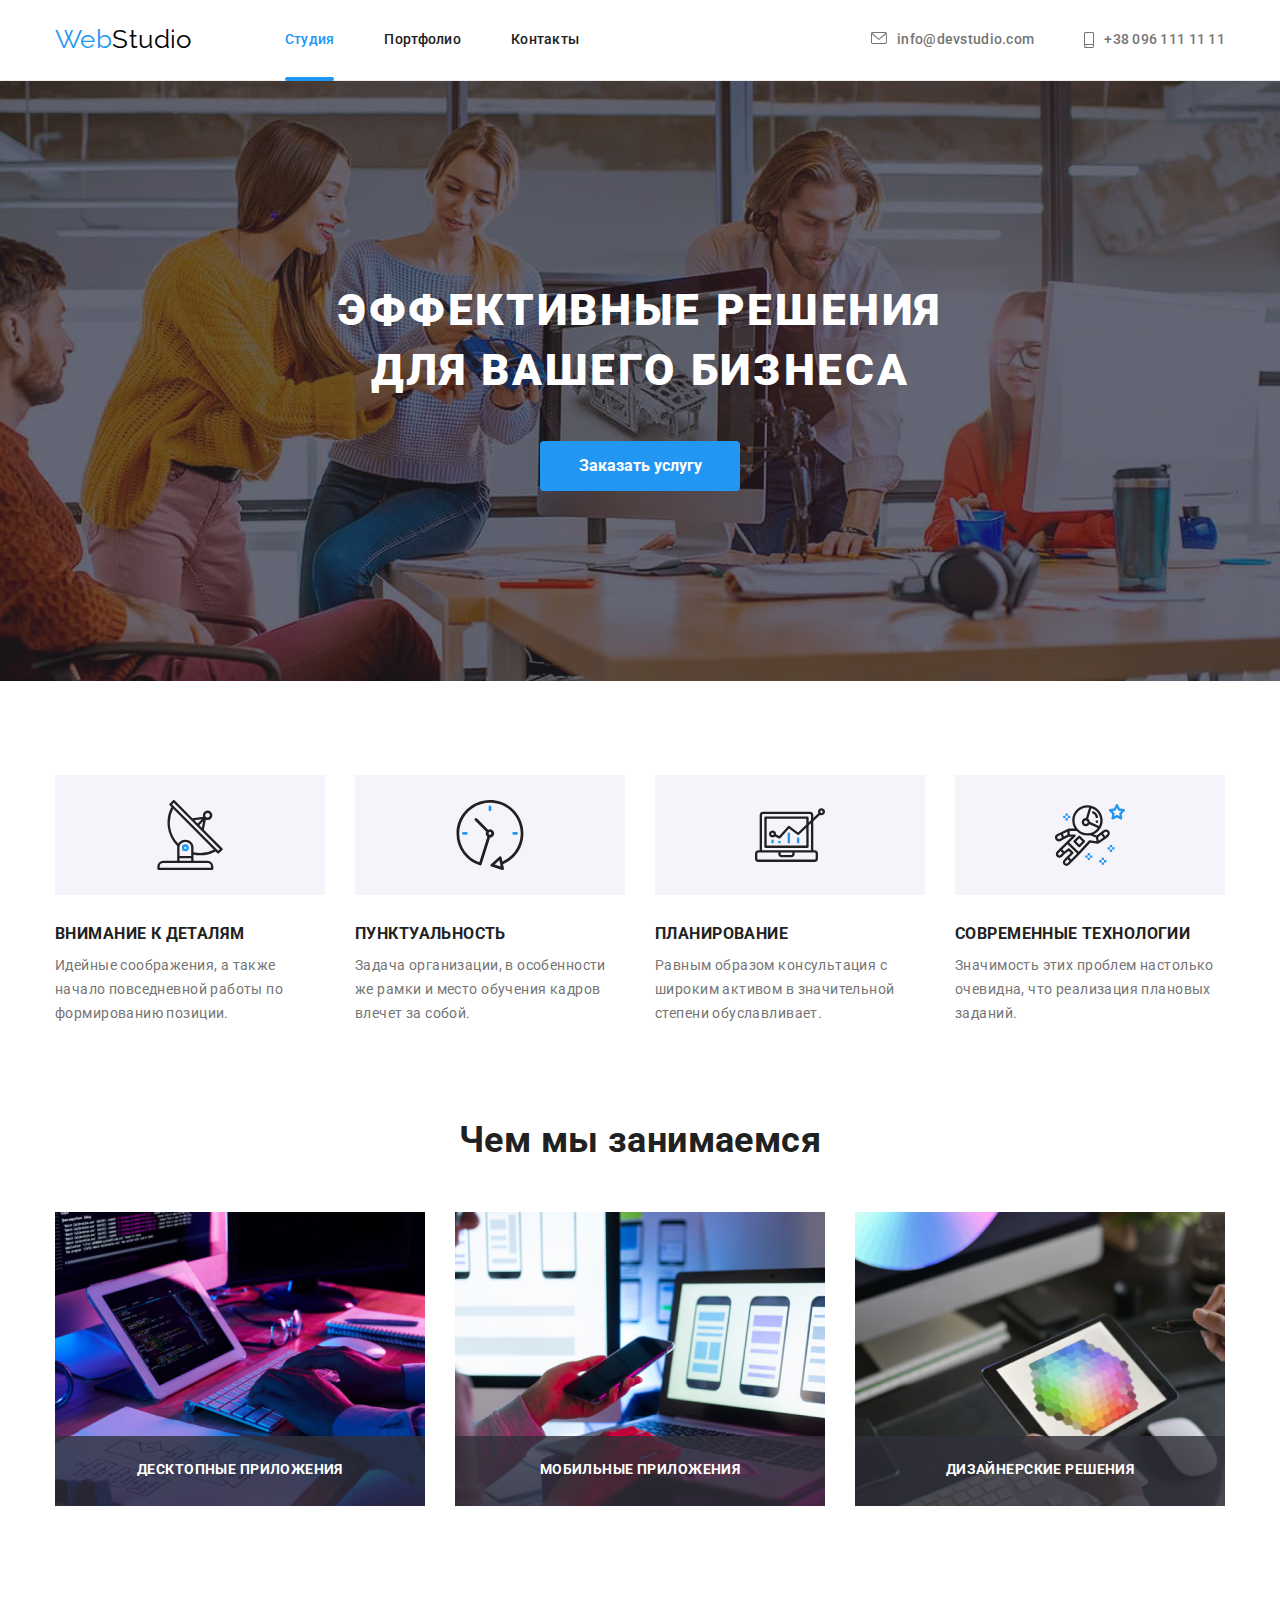
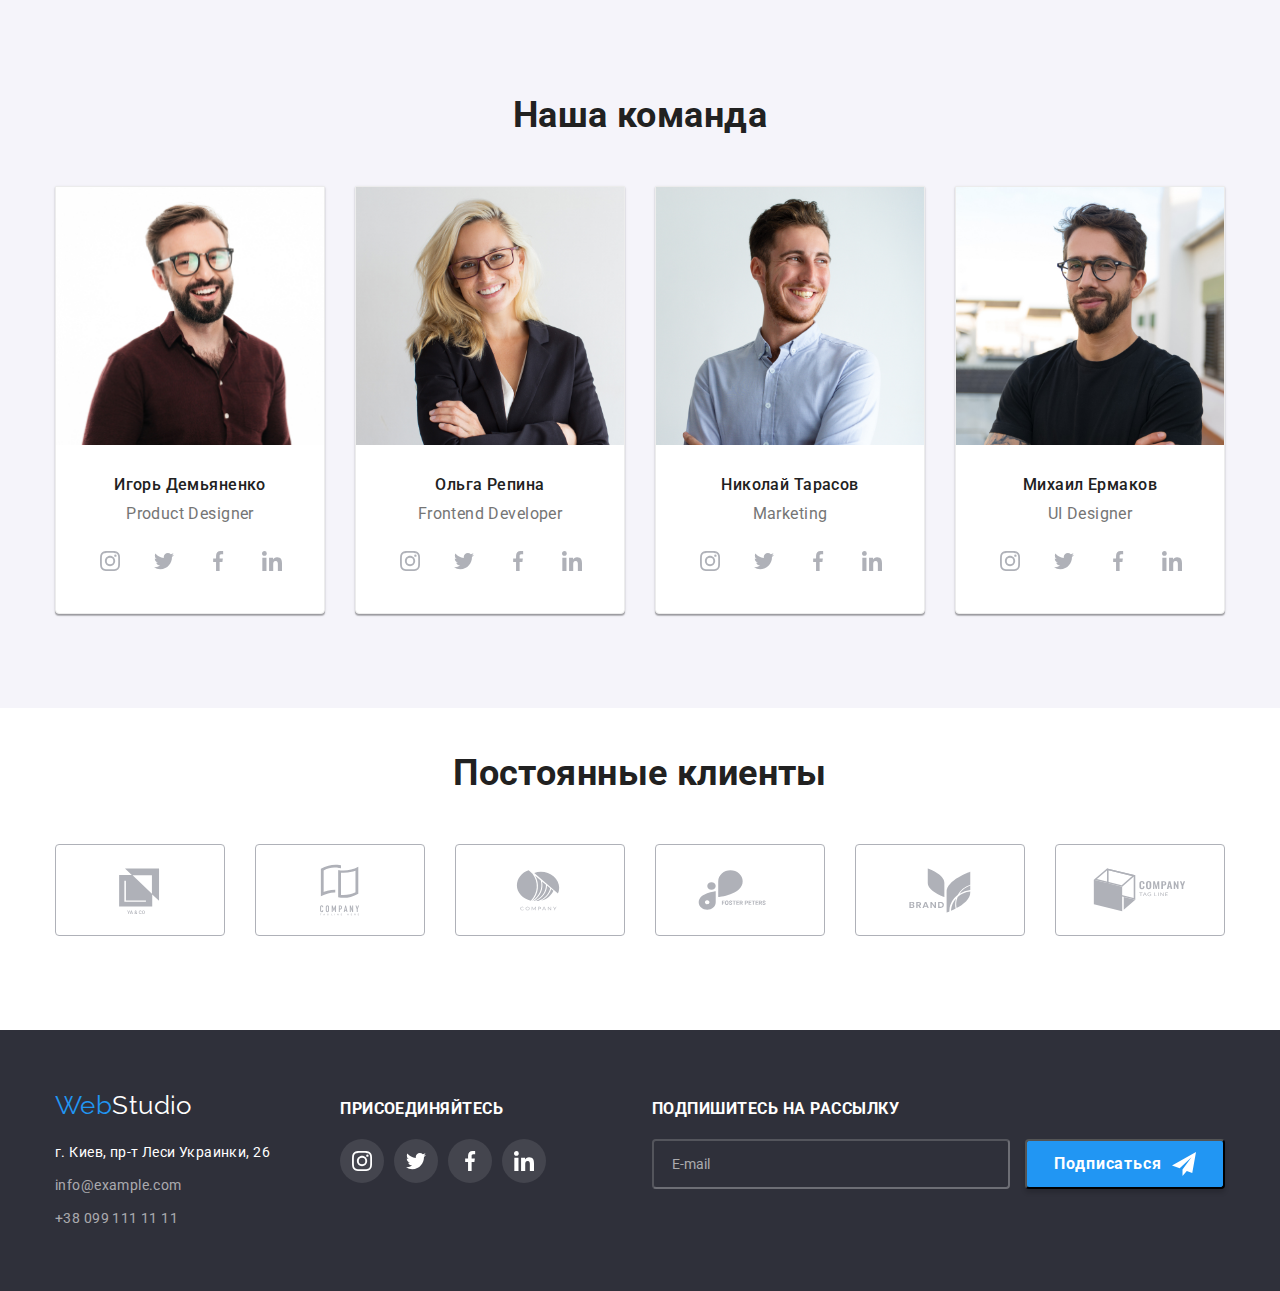
==== commit 804f2653: "mentor comments final" ====
--- a/index.html
+++ b/index.html
@@ -113,7 +113,7 @@
         <ul class="doing-images">
             <li class="doing-thumb">
                 <img class="doing-pic" src="./images/box1.jpg" alt="работа за компьютером" width="370">
-                <p class="doing-lable">Десктопніе приложения</p>
+                <p class="doing-lable">Десктопные приложения</p>
             </li>
             <li class="doing-thumb">
                 <img class="doing-pic" src="./images/box2.jpg" alt="работа с приложениями" width="370">
@@ -228,7 +228,7 @@
         </div>
     </section>
     </main>
-    <!------------------ Regular clients ------------------------->
+    <!-- Regular clients -->
     <section class="section clients ">
         <div class="container clients">
             <h2 class="section-title">Постоянные клиенты</h2>
@@ -279,7 +279,7 @@
         </div>
     </section>
 
-    <!------------------- Footer section ------------------>
+    <!-- Footer section -->
     <footer class="footer-section" >
        <div class="container footer">
            <div>
@@ -321,15 +321,15 @@
                             </svg></a></li>
                 </ul>
            </div>
-           <form class="email-input">
-            <h3 class="footer-join">Подпишитесь на рассылку</h3>
-            <div class="footer-input-field">
-            <input  type="email" name="email" placeholder="E-mail">
-            <button class="button-footer" type="submit"> Подписаться <svg class="subscribe" width=24px height=24px>
-                <use href="./images/icons.svg#icon-send"></use>
-            </svg></button>
+            <form class="email-input">
+                <h3 class="footer-join">Подпишитесь на рассылку</h3>
+                <div class="footer-input-field">
+                <input  type="email" name="email" placeholder="E-mail">
+                <button class="button-footer" type="submit"> Подписаться <svg class="subscribe" width=24px height=24px>
+                    <use href="./images/icons.svg#icon-send"></use>
+                </svg></button>
+                </div>
             </form>
-           </div>
        </div>
     </footer>
     
@@ -355,21 +355,37 @@
                     </div>
                     <div class="form-field">
                     <label class="form-label" for="phone-nomber">Телефон</label>
+                    <div class="form-input">
                         <input type="tel" name="phone-nomber" id="phone-nomber" autocomplete="off">
+                        <svg class="input-pic" width=18px height=18px>
+                            <use href="./images/icons.svg#telephone"></use>
+                        </svg>
+                    </div>
+                    
                     </div>
                     <div class="form-field">
                     <label class="form-label" for="email">Почта</label>
+                    <div class="form-input">
                         <input type="email" name="email" id="email" autocomplete="off">
+                        <svg class="input-pic" width=18px height=18px>
+                            <use href="./images/icons.svg#email-form"></use>
+                        </svg>
+                    </div>
+                    
                     </div>
                     <div class="form-field">
                         <label class="form-label" for="comment">Комментарий</label>
-                        <textarea name="comment" id="comment"  rows="10"></textarea>
+                        <textarea name="comment" id="comment"  rows="10" placeholder="Введите текст"></textarea>
                     </div>
                 </div>
                  <div class="form-field-checkbox">
-                    <input type="checkbox" name="agree" id="agree" >
-                    <label class="form-label" for="agree">Соглашаюсь с рассылкой и принимаю</label>
-                    <a href="" >Условия договора</a>
+                    
+                    <label class="form-label">
+                        <input class="checkbox" type="checkbox" name="agree">
+                         <span class="custom-checkbox"></span> Соглашаюсь с рассылкой и принимаю &#8201; <a href=""> Условия договора</a>
+                   
+                    </label>
+
                  </div>
                     <button class="button-form" type="submit"> Отправить</button>
                 
--- a/css/styles.css
+++ b/css/styles.css
@@ -193,7 +193,7 @@
   width: 100%;
   background-color: rgba(33, 150, 243, 1);
   position: absolute;
-  bottom: 0;
+  bottom: -1px;
   left: 0;
   border-radius: 2px;
 }
@@ -464,6 +464,7 @@
 }
 
 .address-footer {
+  display: block;
   font-style: normal;
   color: var(--text-white-accent-colour);
   line-height: 1.71;
@@ -491,6 +492,7 @@
 }
 .address-footer.tel {
   padding-bottom: 0;
+  margin-bottom: 0;
 }
 .address-footer:hover,
 .address-footer:focus {
@@ -527,7 +529,7 @@
   margin-left: 70px;
 }
 .email-input {
-  margin-left: 93px;
+  margin-left: auto;
 }
 .footer-input-field {
   display: flex;
@@ -650,6 +652,7 @@
 .backdrop.is-hidden {
   opacity: 0;
   pointer-events: none;
+  visibility: hidden;
 }
 .backdrop {
   position: fixed;
@@ -660,7 +663,8 @@
   background-color: rgba(0, 0, 0, 0.2);
 
   opacity: 1;
-  transition: opacity 250ms cubic-bezier(0.4, 0, 0.2, 1);
+  transition: opacity 250ms cubic-bezier(0.4, 0, 0.2, 1),
+    visibility 250ms cubic-bezier(0.4, 0, 0.2, 1);
 }
 .modal {
   position: absolute;
@@ -688,7 +692,7 @@
   flex-direction: column;
   margin-bottom: 10px;
 }
-.form-field-checkbox {
+.form-label {
   display: flex;
   align-items: center;
 }
@@ -702,7 +706,7 @@
   margin-bottom: 12px;
 }
 .form-label {
-  font-size: 12px;
+  font-size: 14px;
   line-height: calc(14 / 12);
   letter-spacing: 0.01em;
   margin-bottom: 4px;
@@ -716,6 +720,7 @@
   border-radius: 4px;
   padding-left: 42px;
   outline: none;
+  transition: border-color 250ms cubic-bezier(0.4, 0, 0.2, 1);
 }
 .form-elements textarea {
   width: 448px;
@@ -724,9 +729,8 @@
   border: 1px solid rgba(33, 33, 33, 0.2);
   border-radius: 4px;
   outline: none;
-}
-.form-field-checkbox {
-  margin-top: 20px;
+  transition: border-color 250ms cubic-bezier(0.4, 0, 0.2, 1);
+  padding: 12px 16px;
 }
 .form-input {
   position: relative;
@@ -738,17 +742,66 @@
   left: 12px;
   transform: translateY(-50%);
   fill: var(--icon-form-color);
-}
-.form-input input:hover .input-pic,
-.form-input input:focus .input-pic {
+  transition: fill 250ms cubic-bezier(0.4, 0, 0.2, 1);
+}
+.form-input input:hover ~ svg,
+.form-input input:focus ~ svg {
   fill: var(--accent-colour);
 }
 
 .form-input input:hover,
 .form-input input:focus {
   border-color: var(--accent-colour);
+}
+.form-field textarea:hover,
+.form-field textarea:focus {
+  border-color: var(--accent-colour);
+}
+input[type='checkbox'] {
+  position: absolute;
+  width: 1px;
+  height: 1px;
+  margin: -1px;
+  padding: 0;
+  overflow: hidden;
+  border: 0;
+  clip: rect(0 0 0 0);
+  /* appearance: none;
+  position: absolute; */
+}
+.checkbox:checked + .custom-checkbox {
+  border-color: transparent;
+  background-color: var(--accent-colour);
+  background-image: url(../images/icon-check.svg);
+  background-size: contain;
+  background-origin: border-box;
+}
+.form-field-checkbox {
+  font-weight: normal;
+  font-size: 14px;
+  line-height: 1.71;
+  letter-spacing: 0.03em;
+}
+.custom-checkbox {
+  display: inline-block;
+  text-align: center;
+  margin-right: 7px;
+  width: 16px;
+  height: 15px;
+  border: 2px solid rgba(33, 33, 33, 1);
+  border-radius: 2px;
+}
+.form-field-checkbox a {
+  text-decoration-line: underline;
   color: var(--accent-colour);
 }
+.form-field-checkbox input {
+  margin-right: 7px;
+}
+.form-field-checkbox {
+  margin-top: 20px;
+}
+
 /*------------------ Buttons------------------- */
 
 .button {
@@ -828,6 +881,7 @@
   text-align: center;
   letter-spacing: 0.06em;
   color: var(--text-white-accent-colour);
+  transition: background-color 250ms cubic-bezier(0.4, 0, 0.2, 1);
 }
 .subscribe {
   margin-left: 10px;
@@ -842,6 +896,7 @@
   background: var(--accent-colour);
   border-radius: 4px;
   padding: 0;
+  border: none;
   box-shadow: 0px 4px 4px rgba(0, 0, 0, 0.15);
   text-align: center;
 
@@ -853,6 +908,11 @@
   color: var(--text-white-accent-colour);
   display: block;
   margin: 30px auto 0px;
+  transition: background-color 250ms cubic-bezier(0.4, 0, 0.2, 1);
+}
+.button-form:hover,
+.button-form:focus {
+  background-color: var(--hero-button-hover);
 }
 .modal-button-close {
   position: absolute;
@@ -874,6 +934,9 @@
   opacity: 1;
   transition: opacity 250ms cubic-bezier(0.4, 0, 0.2, 1) 1000ms;
 }
+.modal-close {
+  transition: fill 250ms cubic-bezier(0.4, 0, 0.2, 1);
+}
 .backdrop.is-hidden .modal-button-close {
   opacity: 0;
 }
